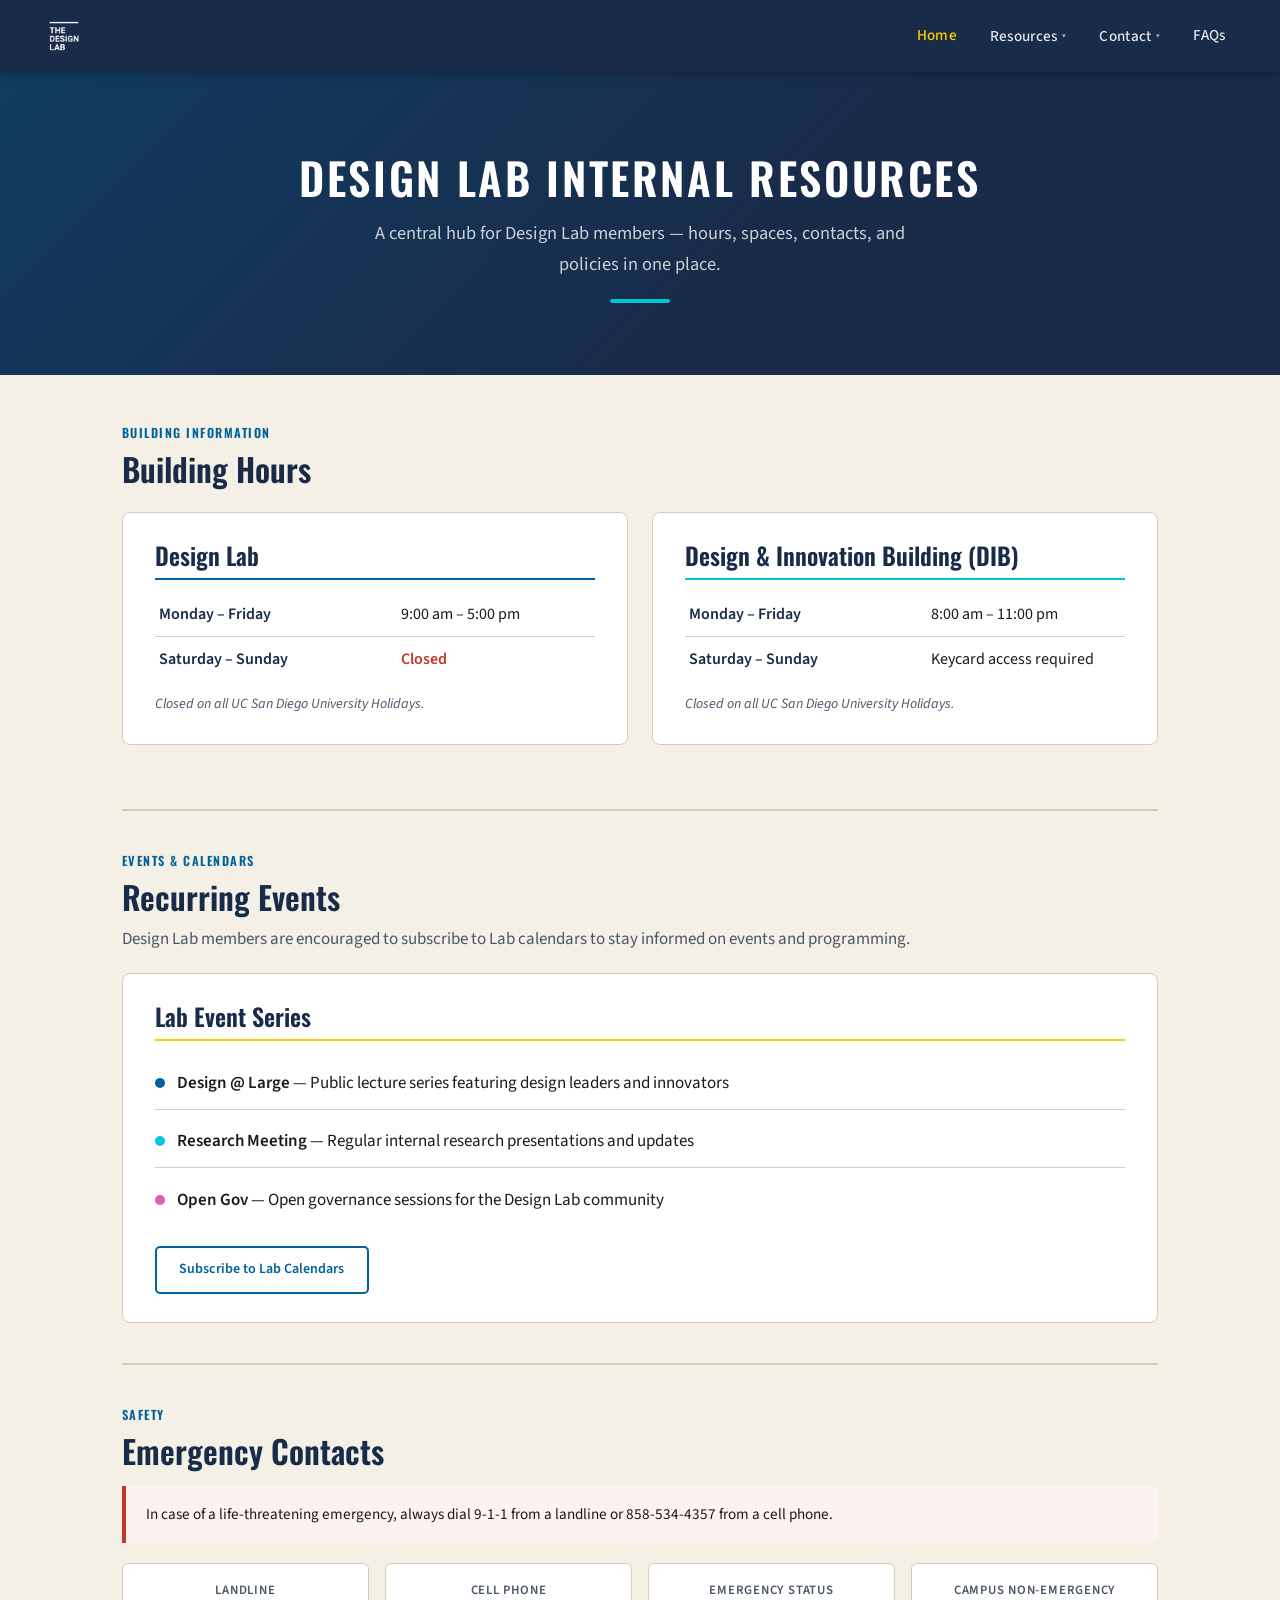
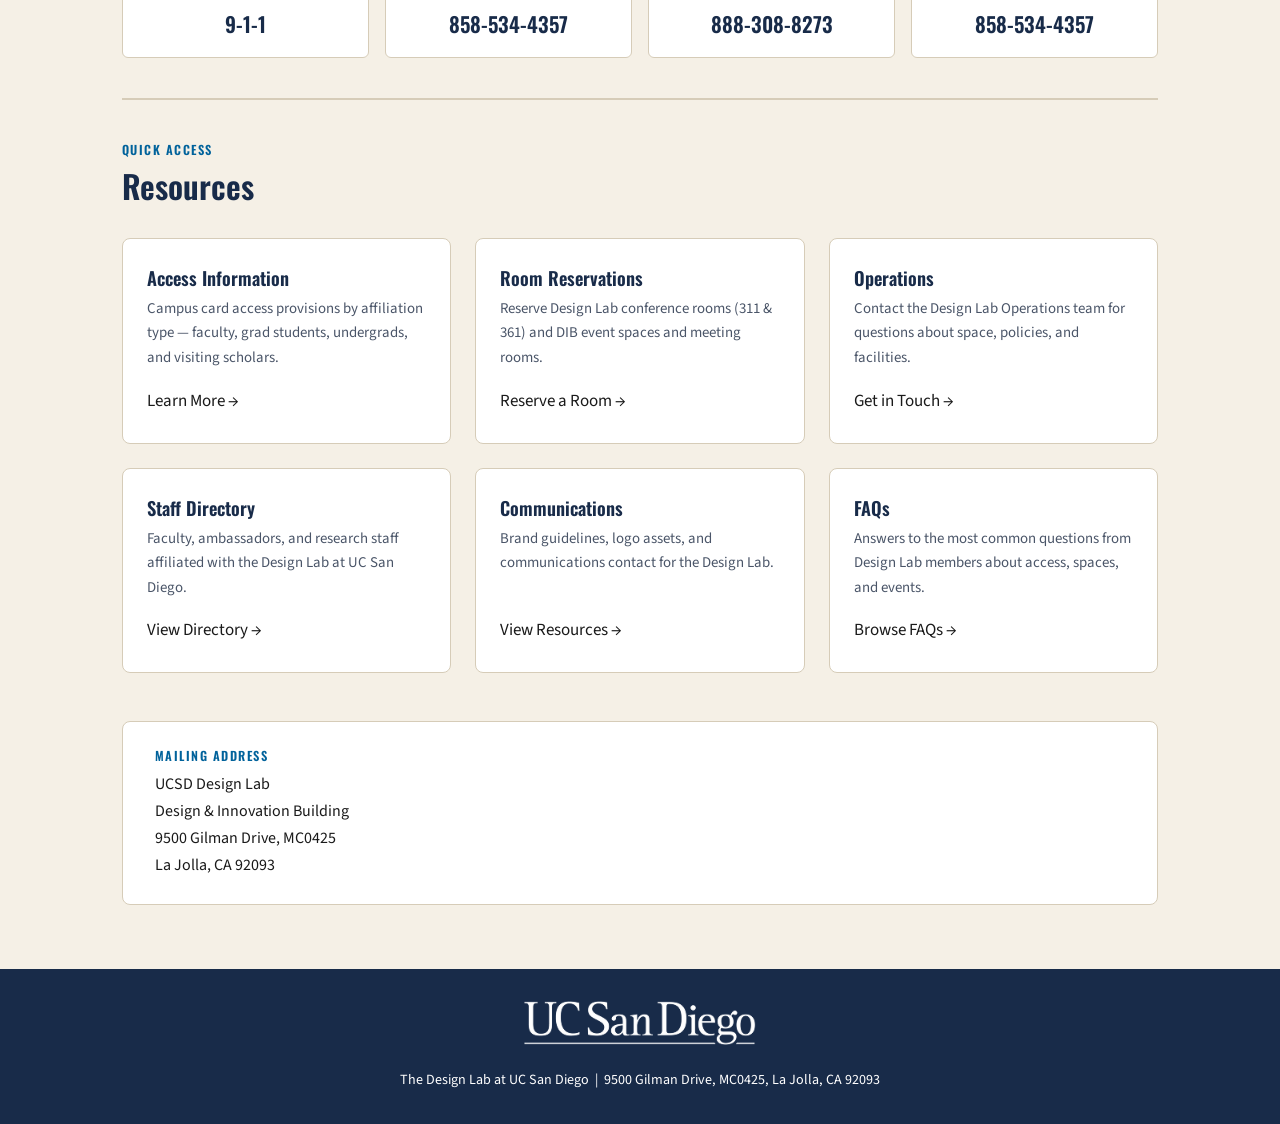
==== index.html @ eacf84cb "Footer: white address text, remove email, full-opacity logo" ====
<!DOCTYPE html>
<html lang="en">
<head>
  <meta charset="UTF-8" />
  <meta name="viewport" content="width=device-width, initial-scale=1.0" />
  <title>Design Lab Internal Resources</title>
  <link rel="stylesheet" href="assets/css/styles.css" />
  <script src="assets/js/gate.js"></script>
</head>
<body>

  <!-- ── Navbar ── -->
  <nav class="navbar">
    <a class="nav-logo" href="index.html"><img src="assets/images/logo-mark.png" alt="The Design Lab" />
    </a>
    <ul class="nav-links">
      <li><a href="index.html" class="active">Home</a></li>
      <li>
        <button>Resources</button>
        <div class="dropdown-menu">
          <a href="resources/operations.html">Operations</a>
          <a href="resources/communications.html">Communications</a>
          <a href="resources/access-information.html">Access Information</a>
          <a href="resources/room-reservations.html">Room Reservations</a>
          <a href="resources/it-resources.html">IT Resources</a>
        </div>
      </li>
      <li>
        <button>Contact</button>
        <div class="dropdown-menu">
          <a href="contact/staff-directory.html">Staff Directory</a>
          <a href="contact/design-lab.html">Design Lab</a>
          <a href="contact/dib.html">DIB</a>
        </div>
      </li>
      <li><a href="faq.html">FAQs</a></li>
    </ul>
  </nav>

  <!-- ── Hero ── -->
  <section class="home-hero">
    <h1>Design Lab Internal Resources</h1>
    <p>A central hub for Design Lab members — hours, spaces, contacts, and policies in one place.</p>
    <span class="accent-bar"></span>
  </section>

  <!-- ── Main Content ── -->
  <main class="main-content wide">

    <!-- Building Hours -->
    <section style="margin-bottom: 2.5rem;">
      <p class="section-label">Building Information</p>
      <h2 style="margin-bottom: 1.5rem;">Building Hours</h2>

      <div class="two-col">
        <div class="info-block">
          <h3 class="accent-blue">Design Lab</h3>
          <table class="hours-table">
            <tr><td>Monday – Friday</td><td>9:00 am – 5:00 pm</td></tr>
            <tr><td>Saturday – Sunday</td><td class="closed">Closed</td></tr>
          </table>
          <p class="hours-note">Closed on all UC San Diego University Holidays.</p>
        </div>

        <div class="info-block">
          <h3 class="accent-cyan">Design &amp; Innovation Building (DIB)</h3>
          <table class="hours-table">
            <tr><td>Monday – Friday</td><td>8:00 am – 11:00 pm</td></tr>
            <tr><td>Saturday – Sunday</td><td>Keycard access required</td></tr>
          </table>
          <p class="hours-note">Closed on all UC San Diego University Holidays.</p>
        </div>
      </div>
    </section>

    <hr class="section-divider" />

    <!-- Recurring Events -->
    <section style="margin-bottom: 2.5rem;">
      <p class="section-label">Events &amp; Calendars</p>
      <h2 style="margin-bottom: 0.5rem;">Recurring Events</h2>
      <p style="color: var(--text-light); margin-bottom: 1.25rem;">Design Lab members are encouraged to subscribe to Lab calendars to stay informed on events and programming.</p>

      <div class="info-block">
        <h3 class="accent-yellow" style="margin-bottom: 1rem;">Lab Event Series</h3>
        <ul class="calendar-list">
          <li>
            <span class="cal-dot" style="background: var(--ucsd-blue);"></span>
            <span><strong>Design @ Large</strong> — Public lecture series featuring design leaders and innovators</span>
          </li>
          <li>
            <span class="cal-dot" style="background: var(--cyan);"></span>
            <span><strong>Research Meeting</strong> — Regular internal research presentations and updates</span>
          </li>
          <li>
            <span class="cal-dot" style="background: var(--magenta);"></span>
            <span><strong>Open Gov</strong> — Open governance sessions for the Design Lab community</span>
          </li>
        </ul>
        <div style="margin-top: 1.25rem;">
          <a href="#" class="btn btn-outline" style="font-size: 0.88rem;">Subscribe to Lab Calendars</a>
        </div>
      </div>
    </section>

    <hr class="section-divider" />

    <!-- Emergency Contacts -->
    <section style="margin-bottom: 2.5rem;">
      <p class="section-label">Safety</p>
      <h2 style="margin-bottom: 0.5rem;">Emergency Contacts</h2>
      <div class="notice notice-red" style="margin: 1rem 0 1.25rem;">
        In case of a life-threatening emergency, always dial 9-1-1 from a landline or 858-534-4357 from a cell phone.
      </div>

      <div class="emergency-grid">
        <div class="emergency-item">
          <div class="label">Landline</div>
          <div class="number">9-1-1</div>
        </div>
        <div class="emergency-item">
          <div class="label">Cell Phone</div>
          <div class="number">858-534-4357</div>
        </div>
        <div class="emergency-item">
          <div class="label">Emergency Status</div>
          <div class="number">888-308-8273</div>
        </div>
        <div class="emergency-item">
          <div class="label">Campus Non-Emergency</div>
          <div class="number">858-534-4357</div>
        </div>
      </div>
    </section>

    <hr class="section-divider" />

    <!-- Quick Links -->
    <section>
      <p class="section-label">Quick Access</p>
      <h2 style="margin-bottom: 1.5rem;">Resources</h2>
      <div class="card-grid">
        <a href="resources/access-information.html" class="card" style="text-decoration: none; color: inherit;">
          <h3>Access Information</h3>
          <p>Campus card access provisions by affiliation type — faculty, grad students, undergrads, and visiting scholars.</p>
          <span class="card-link">Learn More →</span>
        </a>
        <a href="resources/room-reservations.html" class="card" style="text-decoration: none; color: inherit;">
          <h3>Room Reservations</h3>
          <p>Reserve Design Lab conference rooms (311 &amp; 361) and DIB event spaces and meeting rooms.</p>
          <span class="card-link">Reserve a Room →</span>
        </a>
        <a href="resources/operations.html" class="card" style="text-decoration: none; color: inherit;">
          <h3>Operations</h3>
          <p>Contact the Design Lab Operations team for questions about space, policies, and facilities.</p>
          <span class="card-link">Get in Touch →</span>
        </a>
        <a href="contact/staff-directory.html" class="card" style="text-decoration: none; color: inherit;">
          <h3>Staff Directory</h3>
          <p>Faculty, ambassadors, and research staff affiliated with the Design Lab at UC San Diego.</p>
          <span class="card-link">View Directory →</span>
        </a>
        <a href="resources/communications.html" class="card" style="text-decoration: none; color: inherit;">
          <h3>Communications</h3>
          <p>Brand guidelines, logo assets, and communications contact for the Design Lab.</p>
          <span class="card-link">View Resources →</span>
        </a>
        <a href="faq.html" class="card" style="text-decoration: none; color: inherit;">
          <h3>FAQs</h3>
          <p>Answers to the most common questions from Design Lab members about access, spaces, and events.</p>
          <span class="card-link">Browse FAQs →</span>
        </a>
      </div>
    </section>

    <!-- Mailing Address -->
    <div style="margin-top: 3rem; padding: 1.5rem 2rem; background: var(--white); border-radius: 8px; border: 1px solid var(--border); display: flex; align-items: flex-start; gap: 1.5rem; flex-wrap: wrap;">
      <div>
        <p class="section-label" style="margin-bottom: 0.25rem;">Mailing Address</p>
        <p style="margin: 0; font-size: 1rem; line-height: 1.7;">
          UCSD Design Lab<br />
          Design &amp; Innovation Building<br />
          9500 Gilman Drive, MC0425<br />
          La Jolla, CA 92093
        </p>
      </div>
    </div>

  </main>

  <!-- ── Footer ── -->
  <footer class="site-footer">
    <img src="assets/images/logo-wordmark.png" alt="The Design Lab" class="footer-logo" />
    <p style="color:#fff;">The Design Lab at UC San Diego &nbsp;|&nbsp; 9500 Gilman Drive, MC0425, La Jolla, CA 92093</p>
      </footer>

  <script>
    // Simple FAQ / dropdown keyboard accessibility
    document.querySelectorAll('.faq-question').forEach(btn => {
      btn.addEventListener('click', () => {
        btn.closest('.faq-item').classList.toggle('open');
      });
    });
  </script>
</body>
</html>
---- assets/css/styles.css ----
/* ================================================
   DESIGN LAB INTERNAL RESOURCES — GLOBAL STYLES
   Brand: Oswald (headings) + Source Sans 3 (body)
   ================================================ */

@import url('https://fonts.googleapis.com/css2?family=Oswald:wght@400;500;600;700&family=Source+Sans+3:wght@300;400;500;600;700&display=swap');

/* ── Reset & Base ──────────────────────────────── */
*, *::before, *::after { box-sizing: border-box; margin: 0; padding: 0; }

:root {
  --navy:       #182B49;
  --ucsd-blue:  #00629B;
  --cyan:       #00C6D7;
  --magenta:    #D462AD;
  --yellow:     #FFCD00;
  --bg:         #F5F0E6;
  --white:      #FFFFFF;
  --text:       #1A1A1A;
  --text-light: #4A5568;
  --border:     #D6CCB8;
  --nav-h:      72px;
}

html { scroll-behavior: smooth; }

body {
  font-family: 'Source Sans 3', sans-serif;
  font-size: 17px;
  line-height: 1.65;
  color: var(--text);
  background: var(--bg);
}

/* ── Typography ────────────────────────────────── */
h1, h2, h3, h4, h5 {
  font-family: 'Oswald', sans-serif;
  font-weight: 600;
  line-height: 1.2;
  color: var(--navy);
}

h1 { font-size: clamp(2rem, 4vw, 2.75rem); }
h2 { font-size: clamp(1.5rem, 3vw, 2rem); }
h3 { font-size: clamp(1.2rem, 2.5vw, 1.5rem); }
h4 { font-size: 1.15rem; }

p { margin-bottom: 1rem; color: var(--text); }
p:last-child { margin-bottom: 0; }

a { color: var(--ucsd-blue); text-decoration: none; }
a:hover { text-decoration: underline; }

ul, ol { padding-left: 1.5rem; margin-bottom: 1rem; }
li { margin-bottom: 0.35rem; }

strong { font-weight: 600; }

/* ── Navbar ────────────────────────────────────── */
.navbar {
  position: sticky;
  top: 0;
  z-index: 1000;
  background: var(--navy);
  height: var(--nav-h);
  display: flex;
  align-items: center;
  padding: 0 2.5rem;
  box-shadow: 0 2px 12px rgba(0,0,0,0.25);
}

.nav-logo {
  flex-shrink: 0;
}

.nav-logo img {
  height: 48px;
  width: auto;
  display: block;
}

.nav-links {
  display: flex;
  align-items: center;
  gap: 0.25rem;
  list-style: none;
  padding: 0;
  margin: 0 0 0 auto;
}

.nav-links > li {
  position: relative;
  margin-bottom: 0;
}

.nav-links > li > a,
.nav-links > li > button {
  display: flex;
  align-items: center;
  gap: 0.3rem;
  padding: 0.5rem 0.9rem;
  color: rgba(255,255,255,0.88);
  font-family: 'Source Sans 3', sans-serif;
  font-size: 0.95rem;
  font-weight: 500;
  letter-spacing: 0.02em;
  border-radius: 4px;
  border: none;
  background: none;
  cursor: pointer;
  white-space: nowrap;
  transition: color 0.15s, background 0.15s;
}

.nav-links > li > a:hover,
.nav-links > li > button:hover,
.nav-links > li.active > a,
.nav-links > li.active > button {
  color: var(--white);
  background: rgba(255,255,255,0.12);
  text-decoration: none;
}

.nav-links > li > a.active {
  color: var(--yellow);
}

/* dropdown caret */
.nav-links > li > button::after {
  content: '▾';
  font-size: 0.75rem;
  opacity: 0.7;
}

/* dropdown menu */
.dropdown-menu {
  display: none;
  position: absolute;
  top: calc(100% + 6px);
  left: 0;
  min-width: 210px;
  background: var(--white);
  border-radius: 6px;
  box-shadow: 0 8px 24px rgba(0,0,0,0.14);
  overflow: hidden;
  z-index: 999;
}

.nav-links > li:hover .dropdown-menu,
.nav-links > li:focus-within .dropdown-menu {
  display: block;
}

.dropdown-menu a {
  display: block;
  padding: 0.65rem 1.1rem;
  font-size: 0.9rem;
  color: var(--navy);
  font-weight: 500;
  border-left: 3px solid transparent;
  transition: background 0.12s, border-color 0.12s;
}

.dropdown-menu a:hover {
  background: var(--bg);
  border-left-color: var(--ucsd-blue);
  text-decoration: none;
}

/* ── Page Hero ─────────────────────────────────── */
.page-hero {
  background: var(--navy);
  padding: 3.5rem 2.5rem;
  text-align: center;
}

.page-hero h1 {
  color: var(--white);
  letter-spacing: 0.04em;
  text-transform: uppercase;
}

.page-hero p {
  color: rgba(255,255,255,0.8);
  font-size: 1.1rem;
  max-width: 640px;
  margin: 0.75rem auto 0;
}

.page-hero .hero-accent {
  display: block;
  width: 52px;
  height: 4px;
  background: var(--cyan);
  margin: 1rem auto 0;
  border-radius: 2px;
}

/* ── Home Hero ─────────────────────────────────── */
.home-hero {
  background: var(--navy);
  padding: 5rem 2.5rem 4.5rem;
  text-align: center;
  position: relative;
  overflow: hidden;
}

.home-hero::before {
  content: '';
  position: absolute;
  inset: 0;
  background: linear-gradient(135deg, rgba(0,98,155,0.3) 0%, transparent 60%);
  pointer-events: none;
}

.home-hero h1 {
  color: var(--white);
  letter-spacing: 0.06em;
  text-transform: uppercase;
  position: relative;
}

.home-hero p {
  color: rgba(255,255,255,0.78);
  font-size: 1.15rem;
  max-width: 560px;
  margin: 0.85rem auto 0;
  position: relative;
}

.home-hero .accent-bar {
  display: block;
  width: 60px;
  height: 4px;
  background: var(--cyan);
  margin: 1.25rem auto 0;
  border-radius: 2px;
}

/* ── Main Content ──────────────────────────────── */
.main-content {
  max-width: 960px;
  margin: 0 auto;
  padding: 3rem 2rem 4rem;
}

.main-content.wide {
  max-width: 1100px;
}

/* ── Section Headers ───────────────────────────── */
.section-label {
  font-family: 'Oswald', sans-serif;
  font-size: 0.78rem;
  font-weight: 600;
  letter-spacing: 0.12em;
  text-transform: uppercase;
  color: var(--ucsd-blue);
  margin-bottom: 0.4rem;
}

.section-divider {
  border: none;
  border-top: 2px solid var(--border);
  margin: 2.5rem 0;
}

/* ── Cards ─────────────────────────────────────── */
.card-grid {
  display: grid;
  grid-template-columns: repeat(auto-fill, minmax(260px, 1fr));
  gap: 1.5rem;
  margin-top: 2rem;
}

.card {
  background: var(--white);
  border-radius: 8px;
  border: 1px solid var(--border);
  padding: 1.75rem 1.5rem;
  transition: box-shadow 0.2s, transform 0.15s;
  display: flex;
  flex-direction: column;
}

.card:hover {
  box-shadow: 0 6px 20px rgba(0,0,0,0.09);
  transform: translateY(-2px);
}

.card-icon {
  width: 44px;
  height: 44px;
  border-radius: 50%;
  background: var(--navy);
  display: flex;
  align-items: center;
  justify-content: center;
  margin-bottom: 1rem;
  font-size: 1.2rem;
  flex-shrink: 0;
}

.card h3 {
  font-size: 1.15rem;
  margin-bottom: 0.5rem;
}

.card p {
  font-size: 0.93rem;
  color: var(--text-light);
  flex: 1;
}

.card a.card-link {
  display: inline-flex;
  align-items: center;
  gap: 0.3rem;
  margin-top: 1.1rem;
  font-size: 0.88rem;
  font-weight: 600;
  color: var(--ucsd-blue);
  text-transform: uppercase;
  letter-spacing: 0.04em;
}

.card a.card-link:hover { text-decoration: underline; }

/* ── Info Blocks ───────────────────────────────── */
.info-block {
  background: var(--white);
  border-radius: 8px;
  border: 1px solid var(--border);
  padding: 1.75rem 2rem;
  margin-bottom: 1.5rem;
}

.info-block h3 {
  margin-bottom: 0.75rem;
  padding-bottom: 0.5rem;
  border-bottom: 2px solid var(--border);
}

.info-block h3.accent-cyan { border-bottom-color: var(--cyan); }
.info-block h3.accent-blue { border-bottom-color: var(--ucsd-blue); }
.info-block h3.accent-yellow { border-bottom-color: var(--yellow); }
.info-block h3.accent-magenta { border-bottom-color: var(--magenta); }

/* ── Two-column Layout ─────────────────────────── */
.two-col {
  display: grid;
  grid-template-columns: 1fr 1fr;
  gap: 1.5rem;
}

@media (max-width: 680px) {
  .two-col { grid-template-columns: 1fr; }
}

/* ── Hours Table ───────────────────────────────── */
.hours-table {
  width: 100%;
  border-collapse: collapse;
  font-size: 1rem;
}

.hours-table td {
  padding: 0.55rem 0.25rem;
  border-bottom: 1px solid var(--border);
}

.hours-table td:first-child {
  font-weight: 600;
  color: var(--navy);
  width: 55%;
}

.hours-table td.closed {
  color: #c0392b;
  font-weight: 600;
}

.hours-table tr:last-child td { border-bottom: none; }

.hours-note {
  font-size: 0.88rem;
  color: var(--text-light);
  margin-top: 0.75rem;
  font-style: italic;
}

/* ── Buttons ───────────────────────────────────── */
.btn {
  display: inline-flex;
  align-items: center;
  gap: 0.4rem;
  padding: 0.65rem 1.4rem;
  border-radius: 5px;
  font-family: 'Source Sans 3', sans-serif;
  font-size: 0.95rem;
  font-weight: 600;
  cursor: pointer;
  border: none;
  transition: background 0.15s, transform 0.1s;
  text-decoration: none;
}

.btn:hover { transform: translateY(-1px); text-decoration: none; }

.btn-primary {
  background: var(--ucsd-blue);
  color: var(--white);
}
.btn-primary:hover { background: #0056a0; color: var(--white); }

.btn-navy {
  background: var(--navy);
  color: var(--white);
}
.btn-navy:hover { background: #1a3158; color: var(--white); }

.btn-outline {
  background: transparent;
  color: var(--ucsd-blue);
  border: 2px solid var(--ucsd-blue);
}
.btn-outline:hover { background: var(--ucsd-blue); color: var(--white); }

/* ── Alert / Notice ────────────────────────────── */
.notice {
  background: #EBF5FB;
  border-left: 4px solid var(--ucsd-blue);
  border-radius: 0 6px 6px 0;
  padding: 1rem 1.25rem;
  margin-bottom: 1.5rem;
  font-size: 0.95rem;
}

.notice.notice-yellow {
  background: #FFFBEA;
  border-left-color: var(--yellow);
}

.notice.notice-red {
  background: #FDF2F2;
  border-left-color: #c0392b;
}

/* ── Emergency Contact Grid ────────────────────── */
.emergency-grid {
  display: grid;
  grid-template-columns: repeat(auto-fill, minmax(200px, 1fr));
  gap: 1rem;
  margin-top: 1rem;
}

.emergency-item {
  background: var(--white);
  border: 1px solid var(--border);
  border-radius: 6px;
  padding: 1rem 1.1rem;
  text-align: center;
}

.emergency-item .label {
  font-size: 0.8rem;
  font-weight: 600;
  letter-spacing: 0.06em;
  text-transform: uppercase;
  color: var(--text-light);
  margin-bottom: 0.35rem;
}

.emergency-item .number {
  font-family: 'Oswald', sans-serif;
  font-size: 1.3rem;
  font-weight: 600;
  color: var(--navy);
}

/* ── Access Provisions ─────────────────────────── */
.provision-group {
  margin-bottom: 1.5rem;
  padding: 1.25rem 1.5rem;
  background: var(--white);
  border-radius: 8px;
  border: 1px solid var(--border);
  border-left: 4px solid var(--ucsd-blue);
}

.provision-group h4 {
  color: var(--navy);
  margin-bottom: 0.6rem;
  font-size: 1.05rem;
}

.provision-group ul { margin-bottom: 0; }
.provision-group li { font-size: 0.95rem; }

/* ── FAQ Accordion ─────────────────────────────── */
.faq-item {
  background: var(--white);
  border: 1px solid var(--border);
  border-radius: 8px;
  margin-bottom: 0.85rem;
  overflow: hidden;
}

.faq-question {
  width: 100%;
  text-align: left;
  display: flex;
  justify-content: space-between;
  align-items: center;
  padding: 1.1rem 1.4rem;
  background: none;
  border: none;
  cursor: pointer;
  font-family: 'Source Sans 3', sans-serif;
  font-size: 1rem;
  font-weight: 600;
  color: var(--navy);
  transition: background 0.12s;
  gap: 1rem;
}

.faq-question:hover { background: var(--bg); }

.faq-question .faq-icon {
  font-size: 1.2rem;
  flex-shrink: 0;
  color: var(--ucsd-blue);
  transition: transform 0.2s;
}

.faq-answer {
  display: none;
  padding: 0 1.4rem 1.1rem;
  font-size: 0.97rem;
  color: var(--text-light);
  border-top: 1px solid var(--border);
  padding-top: 1rem;
}

.faq-item.open .faq-answer { display: block; }
.faq-item.open .faq-icon { transform: rotate(45deg); }

/* ── Calendar Subscribe ────────────────────────── */
.calendar-list {
  list-style: none;
  padding: 0;
}

.calendar-list li {
  display: flex;
  align-items: center;
  gap: 0.75rem;
  padding: 0.75rem 0;
  border-bottom: 1px solid var(--border);
}

.calendar-list li:last-child { border-bottom: none; }

.cal-dot {
  width: 10px;
  height: 10px;
  border-radius: 50%;
  flex-shrink: 0;
}

/* ── Staff Directory ───────────────────────────── */
.staff-grid {
  display: grid;
  grid-template-columns: repeat(auto-fill, minmax(200px, 1fr));
  gap: 1.5rem;
  margin-top: 1.5rem;
}

.staff-card {
  background: var(--white);
  border: 1px solid var(--border);
  border-radius: 8px;
  overflow: hidden;
  text-align: center;
}

.staff-card .staff-photo {
  width: 100%;
  aspect-ratio: 1;
  object-fit: cover;
  background: #ddd;
  display: block;
}

.staff-photo-placeholder {
  width: 100%;
  aspect-ratio: 1;
  background: var(--navy);
  display: flex;
  align-items: center;
  justify-content: center;
  font-family: 'Oswald', sans-serif;
  font-size: 2rem;
  color: rgba(255,255,255,0.5);
}

.staff-card .staff-info {
  padding: 1rem;
}

.staff-card .staff-name {
  font-family: 'Oswald', sans-serif;
  font-size: 1rem;
  font-weight: 600;
  color: var(--navy);
  margin-bottom: 0.2rem;
}

.staff-card .staff-role {
  font-size: 0.82rem;
  color: var(--text-light);
  font-weight: 500;
}

.staff-card .staff-email {
  font-size: 0.8rem;
  color: var(--ucsd-blue);
  margin-top: 0.4rem;
  word-break: break-all;
}

/* ── Contact Info ──────────────────────────────── */
.contact-row {
  display: flex;
  align-items: flex-start;
  gap: 0.75rem;
  padding: 0.75rem 0;
  border-bottom: 1px solid var(--border);
  font-size: 0.97rem;
}

.contact-row:last-child { border-bottom: none; }

.contact-row .contact-label {
  font-weight: 600;
  color: var(--navy);
  min-width: 120px;
  flex-shrink: 0;
}

/* ── Breadcrumb ────────────────────────────────── */
.breadcrumb {
  font-size: 0.85rem;
  color: var(--text-light);
  padding: 0.75rem 2.5rem;
  background: var(--white);
  border-bottom: 1px solid var(--border);
}

.breadcrumb a { color: var(--ucsd-blue); }
.breadcrumb span { margin: 0 0.4rem; }

/* ── Footer ────────────────────────────────────── */
.site-footer {
  background: var(--navy);
  color: rgba(255,255,255,0.7);
  text-align: center;
  padding: 2rem 2rem;
  font-size: 0.88rem;
  margin-top: auto;
}

.site-footer a { color: rgba(255,255,255,0.85); }
.site-footer a:hover { color: var(--white); }

.site-footer .footer-logo {
  height: 44px;
  margin-bottom: 1rem;
  opacity: 1;
}

/* ── Responsive ────────────────────────────────── */
@media (max-width: 768px) {
  .navbar { padding: 0 1.25rem; }
  .nav-logo img { height: 32px; }
  .main-content { padding: 2rem 1.25rem 3rem; }
  .page-hero, .home-hero { padding: 2.5rem 1.25rem; }
  .card-grid { grid-template-columns: 1fr; }
  .emergency-grid { grid-template-columns: 1fr 1fr; }
  .staff-grid { grid-template-columns: repeat(2, 1fr); }
  .breadcrumb { padding: 0.6rem 1.25rem; }
}

@media (max-width: 480px) {
  .emergency-grid { grid-template-columns: 1fr; }
  .staff-grid { grid-template-columns: 1fr 1fr; }
}
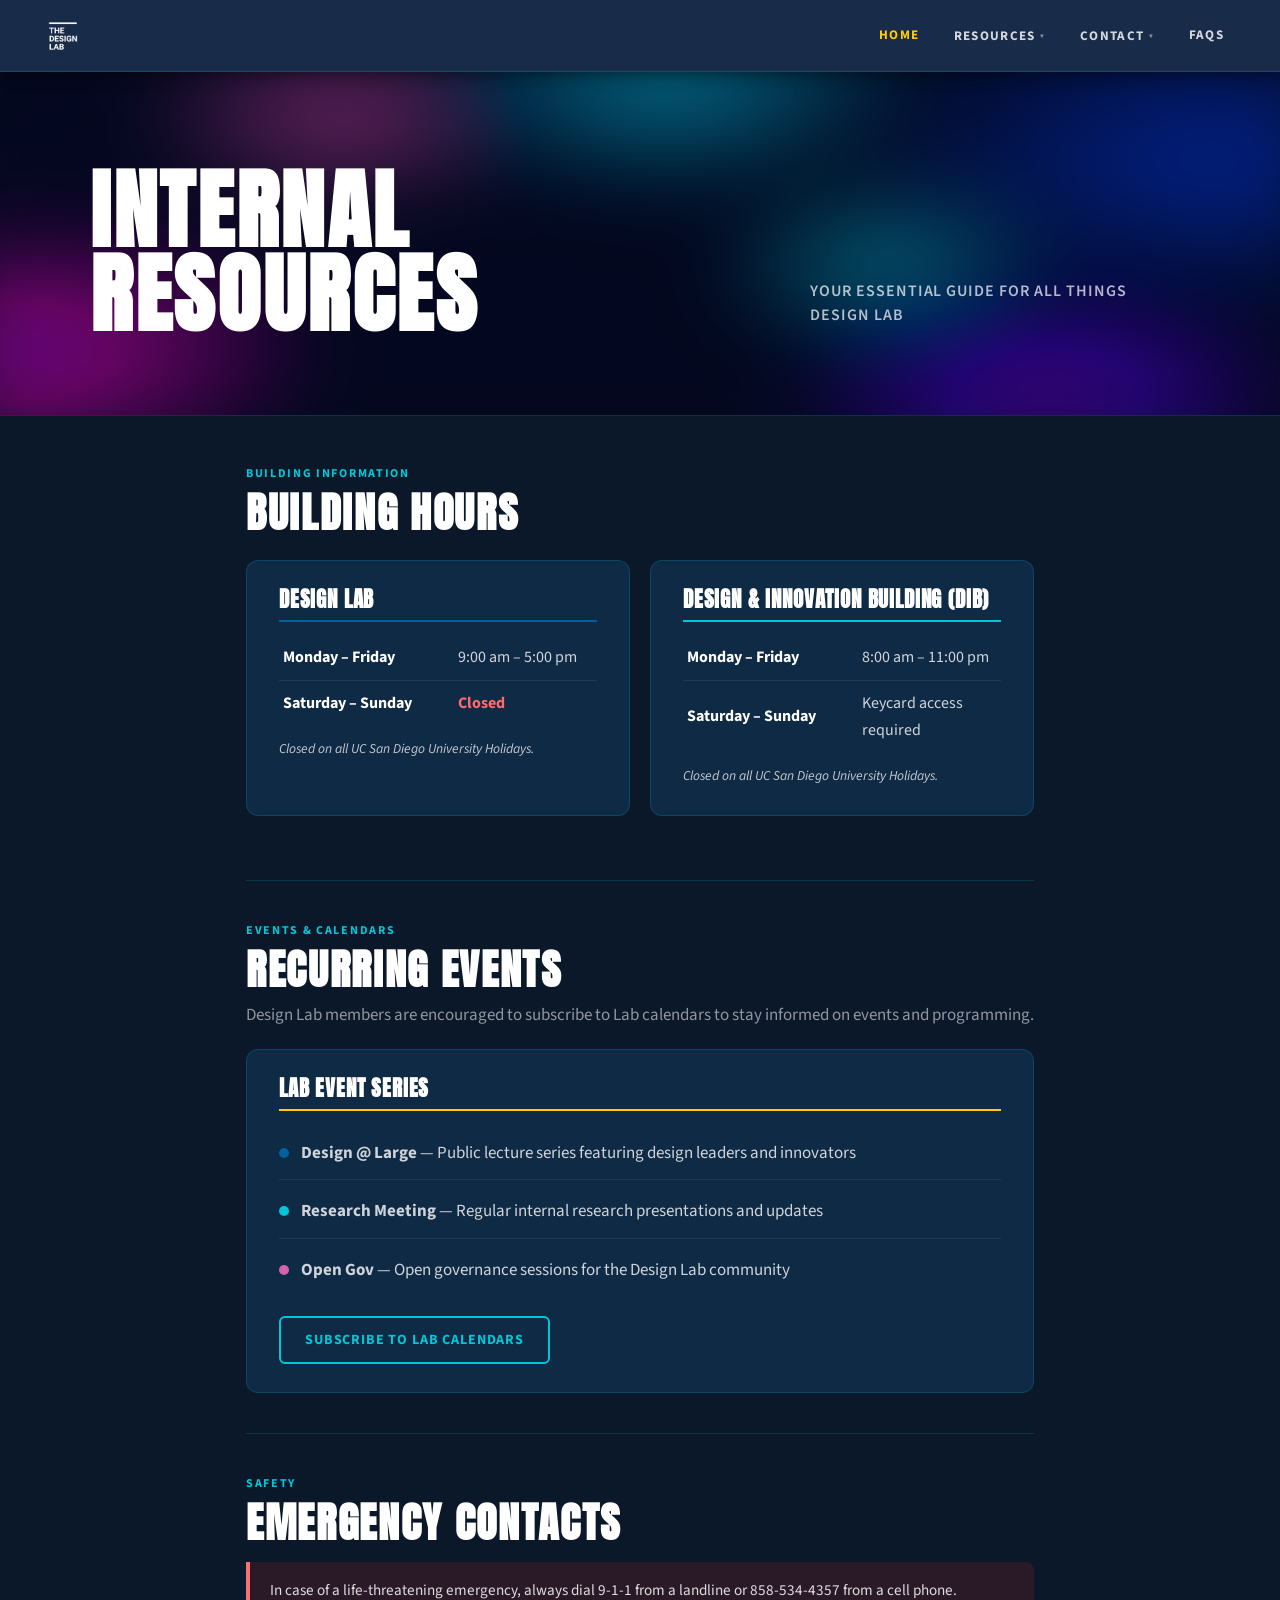
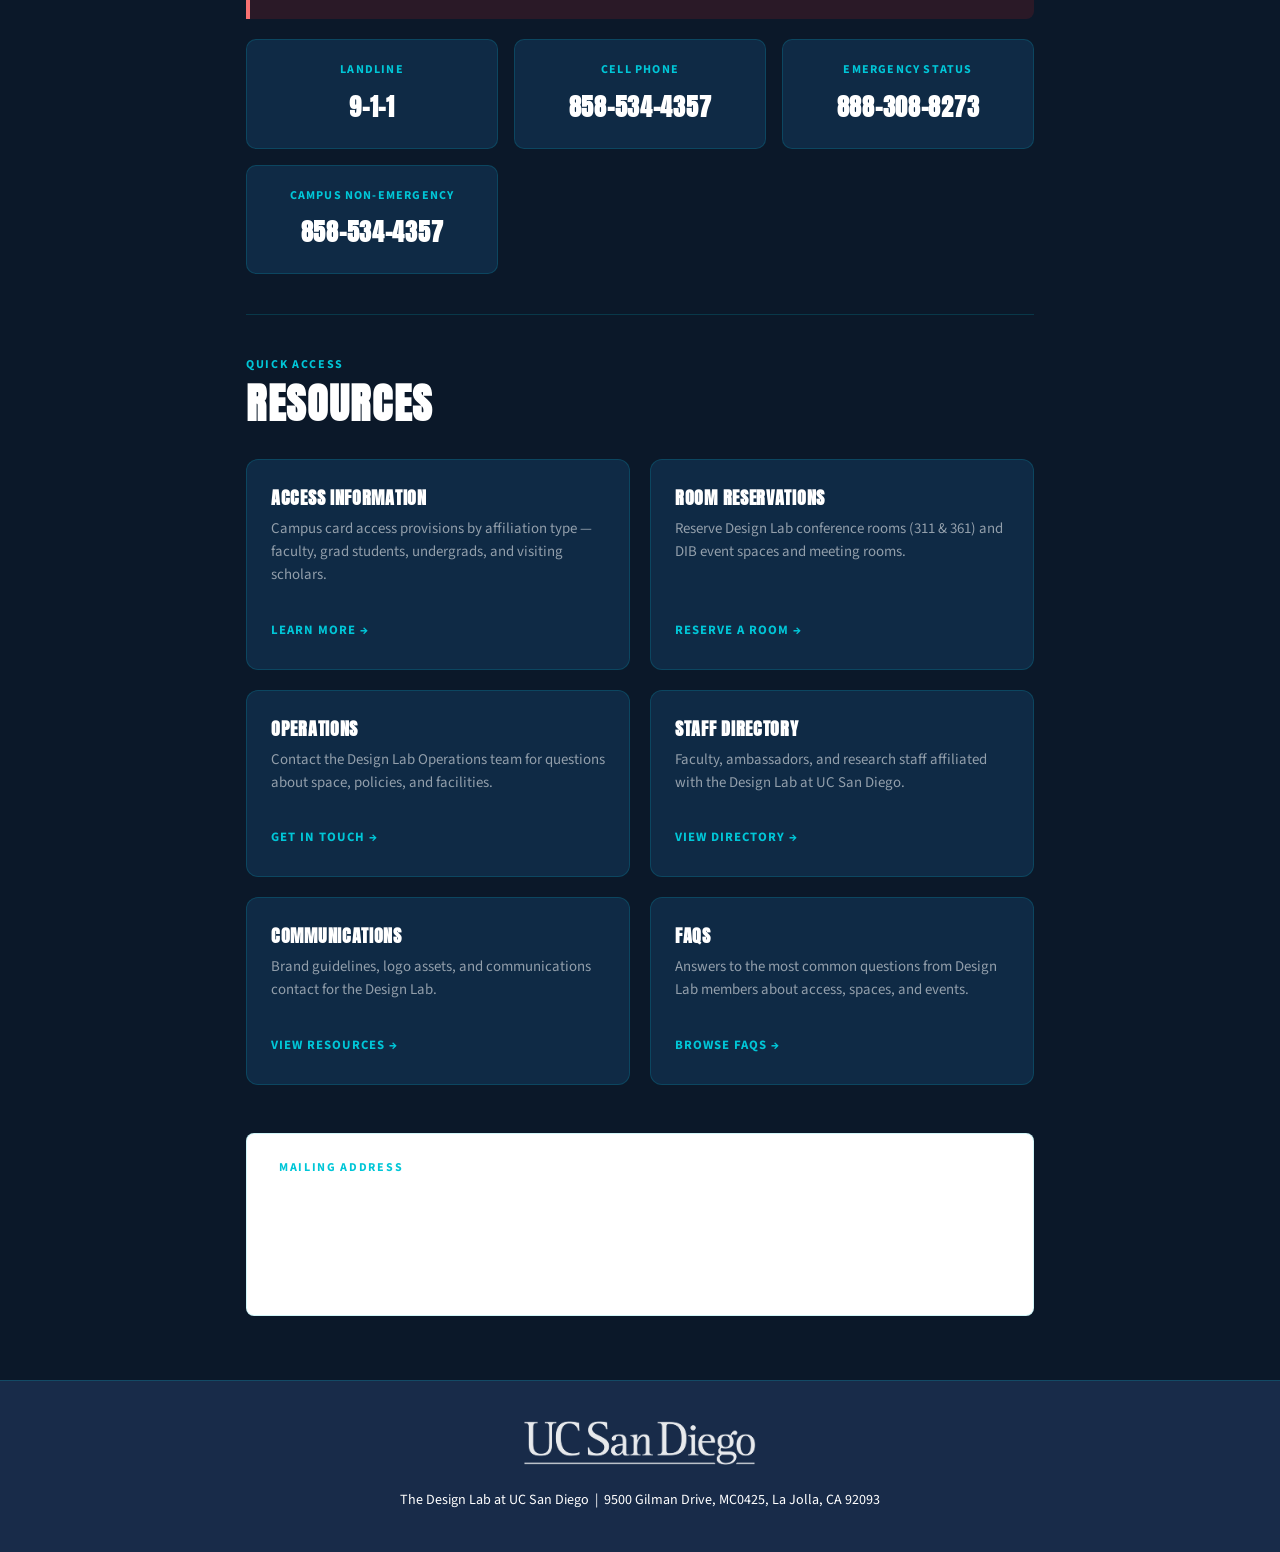
==== commit 625d2900: "Redesign: dark theme, Refrigerator Deluxe / Source Sans Pro, brand colors - Dark navy body (#0B1829)" ====
--- a/index.html
+++ b/index.html
@@ -39,9 +39,14 @@
 
   <!-- ── Hero ── -->
   <section class="home-hero">
-    <h1>Design Lab Internal Resources</h1>
-    <p>A central hub for Design Lab members — hours, spaces, contacts, and policies in one place.</p>
-    <span class="accent-bar"></span>
+    <div class="home-hero-inner">
+      <div class="home-hero-left">
+        <h1>Internal<br />Resources</h1>
+      </div>
+      <div class="home-hero-right">
+        <p>Your Essential Guide for All Things Design Lab</p>
+      </div>
+    </div>
   </section>
 
   <!-- ── Main Content ── -->
--- a/assets/css/styles.css
+++ b/assets/css/styles.css
@@ -1,60 +1,86 @@
 /* ================================================
    DESIGN LAB INTERNAL RESOURCES — GLOBAL STYLES
-   Brand: Oswald (headings) + Source Sans 3 (body)
+   Brand: Refrigerator Deluxe (headings) + Source Sans Pro (body)
+   Colors: Navy #182B49 · Blue #00629B · Cyan #00C6D7
+           Magenta #D462AD · Yellow #FFCD00 · (no green)
    ================================================ */
 
-@import url('https://fonts.googleapis.com/css2?family=Oswald:wght@400;500;600;700&family=Source+Sans+3:wght@300;400;500;600;700&display=swap');
+@import url('https://fonts.googleapis.com/css2?family=Source+Sans+Pro:ital,wght@0,300;0,400;0,600;0,700;1,400&family=Anton&display=swap');
+
+/* Refrigerator Deluxe — self-hosted. Place font files in assets/fonts/
+   Falls back to Anton (Google Fonts) which is visually identical. */
+@font-face {
+  font-family: 'Refrigerator Deluxe';
+  src: url('../fonts/RefrigeratorDeluxe-ExtraBold.woff2') format('woff2'),
+       url('../fonts/RefrigeratorDeluxe-ExtraBold.woff') format('woff');
+  font-weight: 800;
+  font-style: normal;
+  font-display: swap;
+}
 
 /* ── Reset & Base ──────────────────────────────── */
 *, *::before, *::after { box-sizing: border-box; margin: 0; padding: 0; }
 
 :root {
-  --navy:       #182B49;
-  --ucsd-blue:  #00629B;
-  --cyan:       #00C6D7;
-  --magenta:    #D462AD;
-  --yellow:     #FFCD00;
-  --bg:         #F5F0E6;
-  --white:      #FFFFFF;
-  --text:       #1A1A1A;
-  --text-light: #4A5568;
-  --border:     #D6CCB8;
-  --nav-h:      72px;
+  --navy:        #182B49;
+  --ucsd-blue:   #00629B;
+  --cyan:        #00C6D7;
+  --magenta:     #D462AD;
+  --yellow:      #FFCD00;
+  --sand:        #F5F0E6;
+  --white:       #FFFFFF;
+
+  /* Dark-mode body palette */
+  --bg:          #0B1829;
+  --bg-card:     #0F2A45;
+  --bg-card-alt: #132F4E;
+  --border:      rgba(0, 198, 215, 0.18);
+  --text:        rgba(255,255,255,0.92);
+  --text-light:  rgba(255,255,255,0.55);
+
+  --nav-h: 72px;
+  --display-font: 'Refrigerator Deluxe', 'Anton', Impact, sans-serif;
+  --body-font:    'Source Sans Pro', 'Source Sans 3', sans-serif;
 }
 
 html { scroll-behavior: smooth; }
 
 body {
-  font-family: 'Source Sans 3', sans-serif;
+  font-family: var(--body-font);
   font-size: 17px;
   line-height: 1.65;
   color: var(--text);
   background: var(--bg);
+  min-height: 100vh;
+  display: flex;
+  flex-direction: column;
 }
 
 /* ── Typography ────────────────────────────────── */
 h1, h2, h3, h4, h5 {
-  font-family: 'Oswald', sans-serif;
-  font-weight: 600;
-  line-height: 1.2;
-  color: var(--navy);
-}
-
-h1 { font-size: clamp(2rem, 4vw, 2.75rem); }
-h2 { font-size: clamp(1.5rem, 3vw, 2rem); }
-h3 { font-size: clamp(1.2rem, 2.5vw, 1.5rem); }
+  font-family: var(--display-font);
+  font-weight: 800;
+  line-height: 1.1;
+  color: var(--white);
+  text-transform: uppercase;
+  letter-spacing: 0.04em;
+}
+
+h1 { font-size: clamp(2.4rem, 5vw, 3.6rem); }
+h2 { font-size: clamp(1.8rem, 3.5vw, 2.6rem); }
+h3 { font-size: clamp(1.2rem, 2.5vw, 1.6rem); }
 h4 { font-size: 1.15rem; }
 
 p { margin-bottom: 1rem; color: var(--text); }
 p:last-child { margin-bottom: 0; }
 
-a { color: var(--ucsd-blue); text-decoration: none; }
-a:hover { text-decoration: underline; }
+a { color: var(--cyan); text-decoration: none; }
+a:hover { text-decoration: underline; color: var(--white); }
 
 ul, ol { padding-left: 1.5rem; margin-bottom: 1rem; }
 li { margin-bottom: 0.35rem; }
 
-strong { font-weight: 600; }
+strong { font-weight: 700; }
 
 /* ── Navbar ────────────────────────────────────── */
 .navbar {
@@ -65,8 +91,10 @@
   height: var(--nav-h);
   display: flex;
   align-items: center;
+  justify-content: space-between;
   padding: 0 2.5rem;
-  box-shadow: 0 2px 12px rgba(0,0,0,0.25);
+  box-shadow: 0 2px 16px rgba(0,0,0,0.45);
+  border-bottom: 1px solid rgba(0,198,215,0.2);
 }
 
 .nav-logo {
@@ -74,7 +102,7 @@
 }
 
 .nav-logo img {
-  height: 48px;
+  height: 46px;
   width: auto;
   display: block;
 }
@@ -82,10 +110,10 @@
 .nav-links {
   display: flex;
   align-items: center;
-  gap: 0.25rem;
+  gap: 0.15rem;
   list-style: none;
   padding: 0;
-  margin: 0 0 0 auto;
+  margin: 0;
 }
 
 .nav-links > li {
@@ -98,12 +126,13 @@
   display: flex;
   align-items: center;
   gap: 0.3rem;
-  padding: 0.5rem 0.9rem;
-  color: rgba(255,255,255,0.88);
-  font-family: 'Source Sans 3', sans-serif;
-  font-size: 0.95rem;
-  font-weight: 500;
-  letter-spacing: 0.02em;
+  padding: 0.5rem 1rem;
+  color: rgba(255,255,255,0.82);
+  font-family: var(--body-font);
+  font-size: 0.82rem;
+  font-weight: 700;
+  letter-spacing: 0.1em;
+  text-transform: uppercase;
   border-radius: 4px;
   border: none;
   background: none;
@@ -116,8 +145,8 @@
 .nav-links > li > button:hover,
 .nav-links > li.active > a,
 .nav-links > li.active > button {
-  color: var(--white);
-  background: rgba(255,255,255,0.12);
+  color: var(--cyan);
+  background: rgba(0,198,215,0.1);
   text-decoration: none;
 }
 
@@ -128,20 +157,21 @@
 /* dropdown caret */
 .nav-links > li > button::after {
   content: '▾';
-  font-size: 0.75rem;
-  opacity: 0.7;
+  font-size: 0.7rem;
+  opacity: 0.6;
 }
 
 /* dropdown menu */
 .dropdown-menu {
   display: none;
   position: absolute;
-  top: calc(100% + 6px);
-  left: 0;
+  top: calc(100% + 8px);
+  right: 0;
   min-width: 210px;
-  background: var(--white);
-  border-radius: 6px;
-  box-shadow: 0 8px 24px rgba(0,0,0,0.14);
+  background: var(--navy);
+  border: 1px solid rgba(0,198,215,0.25);
+  border-radius: 8px;
+  box-shadow: 0 12px 32px rgba(0,0,0,0.5);
   overflow: hidden;
   z-index: 999;
 }
@@ -153,95 +183,169 @@
 
 .dropdown-menu a {
   display: block;
-  padding: 0.65rem 1.1rem;
-  font-size: 0.9rem;
-  color: var(--navy);
-  font-weight: 500;
+  padding: 0.7rem 1.2rem;
+  font-family: var(--body-font);
+  font-size: 0.82rem;
+  font-weight: 700;
+  letter-spacing: 0.08em;
+  text-transform: uppercase;
+  color: rgba(255,255,255,0.75);
   border-left: 3px solid transparent;
-  transition: background 0.12s, border-color 0.12s;
+  transition: background 0.12s, color 0.12s, border-color 0.12s;
 }
 
 .dropdown-menu a:hover {
-  background: var(--bg);
-  border-left-color: var(--ucsd-blue);
+  background: rgba(0,198,215,0.12);
+  border-left-color: var(--cyan);
+  color: var(--white);
   text-decoration: none;
 }
 
-/* ── Page Hero ─────────────────────────────────── */
+/* ── Page Hero (inner pages) ───────────────────── */
 .page-hero {
-  background: var(--navy);
-  padding: 3.5rem 2.5rem;
-  text-align: center;
+  padding: 4rem 2.5rem 3.5rem;
+  text-align: left;
+  position: relative;
+  overflow: hidden;
+  isolation: isolate;
+  border-bottom: 1px solid rgba(0,198,215,0.15);
+}
+
+.page-hero::before {
+  content: '';
+  position: absolute;
+  inset: -40px;
+  z-index: -2;
+  background:
+    radial-gradient(ellipse 45% 65% at 5%  75%, #D462AD 0%, transparent 55%),
+    radial-gradient(ellipse 35% 50% at 30% 20%, #00C6D7 0%, transparent 50%),
+    radial-gradient(ellipse 50% 70% at 90% 30%, #00629B 0%, transparent 55%),
+    radial-gradient(ellipse 40% 55% at 75% 85%, #6600ff 0%, transparent 50%),
+    #050A18;
+  filter: blur(42px) saturate(1.5) brightness(0.9);
+}
+
+.page-hero::after {
+  content: '';
+  position: absolute;
+  inset: 0;
+  z-index: -1;
+  background: rgba(5, 10, 28, 0.68);
+}
+
+.page-hero .page-hero-label {
+  display: block;
+  font-family: var(--body-font);
+  font-size: 0.78rem;
+  font-weight: 700;
+  letter-spacing: 0.14em;
+  text-transform: uppercase;
+  color: var(--cyan);
+  margin-bottom: 0.6rem;
 }
 
 .page-hero h1 {
   color: var(--white);
-  letter-spacing: 0.04em;
-  text-transform: uppercase;
+  max-width: 700px;
 }
 
 .page-hero p {
-  color: rgba(255,255,255,0.8);
+  color: rgba(255,255,255,0.72);
   font-size: 1.1rem;
-  max-width: 640px;
-  margin: 0.75rem auto 0;
-}
-
-.page-hero .hero-accent {
-  display: block;
-  width: 52px;
-  height: 4px;
-  background: var(--cyan);
-  margin: 1rem auto 0;
-  border-radius: 2px;
+  max-width: 600px;
+  margin: 0.85rem 0 0;
 }
 
 /* ── Home Hero ─────────────────────────────────── */
 .home-hero {
-  background: var(--navy);
-  padding: 5rem 2.5rem 4.5rem;
-  text-align: center;
+  padding: 6rem 2.5rem 5rem;
+  text-align: left;
   position: relative;
   overflow: hidden;
+  isolation: isolate;
+  border-bottom: 1px solid rgba(0,198,215,0.15);
 }
 
 .home-hero::before {
   content: '';
   position: absolute;
+  inset: -40px;
+  z-index: -2;
+  background:
+    radial-gradient(ellipse 45% 65% at 5%  75%, #ff00cc 0%, transparent 50%),
+    radial-gradient(ellipse 35% 50% at 28% 20%, #D462AD 0%, transparent 45%),
+    radial-gradient(ellipse 40% 60% at 52% 10%, #00e5ff 0%, transparent 50%),
+    radial-gradient(ellipse 30% 50% at 68% 55%, #00C6D7 0%, transparent 45%),
+    radial-gradient(ellipse 50% 70% at 92% 30%, #0044cc 0%, transparent 55%),
+    radial-gradient(ellipse 40% 55% at 80% 85%, #6600ff 0%, transparent 50%),
+    #050818;
+  filter: blur(38px) saturate(1.6) brightness(1.1);
+}
+
+.home-hero::after {
+  content: '';
+  position: absolute;
   inset: 0;
-  background: linear-gradient(135deg, rgba(0,98,155,0.3) 0%, transparent 60%);
-  pointer-events: none;
-}
-
-.home-hero h1 {
-  color: var(--white);
+  z-index: -1;
+  background: rgba(4, 8, 28, 0.62);
+}
+
+.home-hero-inner {
+  max-width: 1100px;
+  margin: 0 auto;
+  display: flex;
+  align-items: flex-end;
+  justify-content: space-between;
+  gap: 3rem;
+  flex-wrap: wrap;
+  position: relative;
+}
+
+.home-hero-left h1 {
+  font-size: clamp(3rem, 7vw, 5.5rem);
+  color: var(--white);
+  line-height: 0.95;
+  letter-spacing: 0.03em;
+}
+
+.home-hero-right {
+  max-width: 380px;
+  padding-bottom: 0.5rem;
+}
+
+.home-hero-right p {
+  font-size: 1rem;
+  font-weight: 600;
   letter-spacing: 0.06em;
   text-transform: uppercase;
-  position: relative;
-}
-
-.home-hero p {
-  color: rgba(255,255,255,0.78);
-  font-size: 1.15rem;
-  max-width: 560px;
-  margin: 0.85rem auto 0;
-  position: relative;
-}
-
-.home-hero .accent-bar {
-  display: block;
-  width: 60px;
-  height: 4px;
-  background: var(--cyan);
-  margin: 1.25rem auto 0;
-  border-radius: 2px;
-}
+  color: rgba(255,255,255,0.7);
+  line-height: 1.5;
+  margin: 0;
+}
+
+/* ── Breadcrumb ────────────────────────────────── */
+.breadcrumb {
+  font-size: 0.82rem;
+  color: var(--text-light);
+  padding: 0.7rem 2.5rem;
+  background: rgba(255,255,255,0.03);
+  border-bottom: 1px solid var(--border);
+  font-family: var(--body-font);
+  font-weight: 600;
+  letter-spacing: 0.04em;
+  text-transform: uppercase;
+}
+
+.breadcrumb a { color: var(--cyan); }
+.breadcrumb a:hover { color: var(--white); text-decoration: none; }
+.breadcrumb span { margin: 0 0.4rem; opacity: 0.4; }
 
 /* ── Main Content ──────────────────────────────── */
 .main-content {
   max-width: 960px;
   margin: 0 auto;
   padding: 3rem 2rem 4rem;
+  flex: 1;
 }
 
 .main-content.wide {
@@ -250,86 +354,78 @@
 
 /* ── Section Headers ───────────────────────────── */
 .section-label {
-  font-family: 'Oswald', sans-serif;
-  font-size: 0.78rem;
-  font-weight: 600;
-  letter-spacing: 0.12em;
-  text-transform: uppercase;
-  color: var(--ucsd-blue);
+  font-family: var(--body-font);
+  font-size: 0.75rem;
+  font-weight: 700;
+  letter-spacing: 0.14em;
+  text-transform: uppercase;
+  color: var(--cyan);
   margin-bottom: 0.4rem;
+  display: block;
 }
 
 .section-divider {
   border: none;
-  border-top: 2px solid var(--border);
+  border-top: 1px solid var(--border);
   margin: 2.5rem 0;
 }
 
 /* ── Cards ─────────────────────────────────────── */
 .card-grid {
   display: grid;
-  grid-template-columns: repeat(auto-fill, minmax(260px, 1fr));
-  gap: 1.5rem;
+  grid-template-columns: repeat(auto-fill, minmax(270px, 1fr));
+  gap: 1.25rem;
   margin-top: 2rem;
 }
 
 .card {
-  background: var(--white);
-  border-radius: 8px;
+  background: var(--bg-card);
+  border-radius: 12px;
   border: 1px solid var(--border);
   padding: 1.75rem 1.5rem;
-  transition: box-shadow 0.2s, transform 0.15s;
+  transition: box-shadow 0.2s, transform 0.15s, border-color 0.2s;
   display: flex;
   flex-direction: column;
+  cursor: pointer;
 }
 
 .card:hover {
-  box-shadow: 0 6px 20px rgba(0,0,0,0.09);
-  transform: translateY(-2px);
-}
-
-.card-icon {
-  width: 44px;
-  height: 44px;
-  border-radius: 50%;
-  background: var(--navy);
-  display: flex;
-  align-items: center;
-  justify-content: center;
-  margin-bottom: 1rem;
-  font-size: 1.2rem;
-  flex-shrink: 0;
+  box-shadow: 0 8px 28px rgba(0,0,0,0.4);
+  transform: translateY(-3px);
+  border-color: rgba(0,198,215,0.4);
+  text-decoration: none;
 }
 
 .card h3 {
-  font-size: 1.15rem;
-  margin-bottom: 0.5rem;
+  font-size: 1.1rem;
+  margin-bottom: 0.6rem;
+  color: var(--white);
 }
 
 .card p {
   font-size: 0.93rem;
   color: var(--text-light);
   flex: 1;
-}
-
-.card a.card-link {
+  line-height: 1.55;
+}
+
+.card-link {
   display: inline-flex;
   align-items: center;
   gap: 0.3rem;
   margin-top: 1.1rem;
-  font-size: 0.88rem;
-  font-weight: 600;
-  color: var(--ucsd-blue);
-  text-transform: uppercase;
-  letter-spacing: 0.04em;
-}
-
-.card a.card-link:hover { text-decoration: underline; }
+  font-size: 0.8rem;
+  font-weight: 700;
+  color: var(--cyan);
+  text-transform: uppercase;
+  letter-spacing: 0.08em;
+  font-family: var(--body-font);
+}
 
 /* ── Info Blocks ───────────────────────────────── */
 .info-block {
-  background: var(--white);
-  border-radius: 8px;
+  background: var(--bg-card);
+  border-radius: 12px;
   border: 1px solid var(--border);
   padding: 1.75rem 2rem;
   margin-bottom: 1.5rem;
@@ -338,19 +434,26 @@
 .info-block h3 {
   margin-bottom: 0.75rem;
   padding-bottom: 0.5rem;
-  border-bottom: 2px solid var(--border);
-}
-
-.info-block h3.accent-cyan { border-bottom-color: var(--cyan); }
-.info-block h3.accent-blue { border-bottom-color: var(--ucsd-blue); }
-.info-block h3.accent-yellow { border-bottom-color: var(--yellow); }
-.info-block h3.accent-magenta { border-bottom-color: var(--magenta); }
+  border-bottom: 2px solid rgba(255,255,255,0.1);
+  font-size: 1.3rem;
+}
+
+.info-block h3.accent-cyan  { border-bottom-color: var(--cyan); }
+.info-block h3.accent-blue  { border-bottom-color: var(--ucsd-blue); }
+.info-block h3.accent-yellow{ border-bottom-color: var(--yellow); }
+.info-block h3.accent-magenta{ border-bottom-color: var(--magenta); }
+
+.info-block p,
+.info-block li { color: rgba(255,255,255,0.75); }
+
+.info-block a { color: var(--cyan); }
+.info-block a:hover { color: var(--white); }
 
 /* ── Two-column Layout ─────────────────────────── */
 .two-col {
   display: grid;
   grid-template-columns: 1fr 1fr;
-  gap: 1.5rem;
+  gap: 1.25rem;
 }
 
 @media (max-width: 680px) {
@@ -365,25 +468,26 @@
 }
 
 .hours-table td {
-  padding: 0.55rem 0.25rem;
-  border-bottom: 1px solid var(--border);
+  padding: 0.6rem 0.25rem;
+  border-bottom: 1px solid rgba(255,255,255,0.08);
+  color: rgba(255,255,255,0.8);
 }
 
 .hours-table td:first-child {
-  font-weight: 600;
-  color: var(--navy);
+  font-weight: 700;
+  color: var(--white);
   width: 55%;
 }
 
 .hours-table td.closed {
-  color: #c0392b;
-  font-weight: 600;
+  color: #ff6b6b;
+  font-weight: 700;
 }
 
 .hours-table tr:last-child td { border-bottom: none; }
 
 .hours-note {
-  font-size: 0.88rem;
+  font-size: 0.85rem;
   color: var(--text-light);
   margin-top: 0.75rem;
   font-style: italic;
@@ -394,14 +498,16 @@
   display: inline-flex;
   align-items: center;
   gap: 0.4rem;
-  padding: 0.65rem 1.4rem;
-  border-radius: 5px;
-  font-family: 'Source Sans 3', sans-serif;
-  font-size: 0.95rem;
-  font-weight: 600;
+  padding: 0.65rem 1.5rem;
+  border-radius: 6px;
+  font-family: var(--body-font);
+  font-size: 0.85rem;
+  font-weight: 700;
+  letter-spacing: 0.06em;
+  text-transform: uppercase;
   cursor: pointer;
   border: none;
-  transition: background 0.15s, transform 0.1s;
+  transition: background 0.15s, transform 0.1s, box-shadow 0.15s;
   text-decoration: none;
 }
 
@@ -411,39 +517,44 @@
   background: var(--ucsd-blue);
   color: var(--white);
 }
-.btn-primary:hover { background: #0056a0; color: var(--white); }
+.btn-primary:hover { background: #0074b8; color: var(--white); box-shadow: 0 4px 14px rgba(0,98,155,0.5); }
 
 .btn-navy {
   background: var(--navy);
   color: var(--white);
-}
-.btn-navy:hover { background: #1a3158; color: var(--white); }
+  border: 1px solid rgba(0,198,215,0.3);
+}
+.btn-navy:hover { background: #1e3a60; color: var(--white); }
 
 .btn-outline {
   background: transparent;
-  color: var(--ucsd-blue);
-  border: 2px solid var(--ucsd-blue);
-}
-.btn-outline:hover { background: var(--ucsd-blue); color: var(--white); }
+  color: var(--cyan);
+  border: 2px solid var(--cyan);
+}
+.btn-outline:hover { background: var(--cyan); color: var(--navy); }
 
 /* ── Alert / Notice ────────────────────────────── */
 .notice {
-  background: #EBF5FB;
+  background: rgba(0,98,155,0.2);
   border-left: 4px solid var(--ucsd-blue);
-  border-radius: 0 6px 6px 0;
+  border-radius: 0 8px 8px 0;
   padding: 1rem 1.25rem;
   margin-bottom: 1.5rem;
   font-size: 0.95rem;
-}
+  color: rgba(255,255,255,0.8);
+}
+
+.notice a { color: var(--cyan); }
 
 .notice.notice-yellow {
-  background: #FFFBEA;
+  background: rgba(255,205,0,0.12);
   border-left-color: var(--yellow);
 }
 
 .notice.notice-red {
-  background: #FDF2F2;
-  border-left-color: #c0392b;
+  background: rgba(220,38,38,0.15);
+  border-left-color: #f87171;
+  color: rgba(255,255,255,0.85);
 }
 
 /* ── Emergency Contact Grid ────────────────────── */
@@ -455,54 +566,60 @@
 }
 
 .emergency-item {
-  background: var(--white);
+  background: var(--bg-card);
   border: 1px solid var(--border);
-  border-radius: 6px;
-  padding: 1rem 1.1rem;
+  border-radius: 10px;
+  padding: 1.25rem 1.25rem;
   text-align: center;
 }
 
 .emergency-item .label {
-  font-size: 0.8rem;
-  font-weight: 600;
-  letter-spacing: 0.06em;
-  text-transform: uppercase;
-  color: var(--text-light);
-  margin-bottom: 0.35rem;
+  font-size: 0.75rem;
+  font-weight: 700;
+  letter-spacing: 0.1em;
+  text-transform: uppercase;
+  color: var(--cyan);
+  margin-bottom: 0.5rem;
+  font-family: var(--body-font);
 }
 
 .emergency-item .number {
-  font-family: 'Oswald', sans-serif;
-  font-size: 1.3rem;
-  font-weight: 600;
-  color: var(--navy);
+  font-family: var(--display-font);
+  font-size: 1.5rem;
+  font-weight: 800;
+  color: var(--white);
+  letter-spacing: 0.03em;
+  text-transform: uppercase;
 }
 
 /* ── Access Provisions ─────────────────────────── */
 .provision-group {
-  margin-bottom: 1.5rem;
+  margin-bottom: 1.25rem;
   padding: 1.25rem 1.5rem;
-  background: var(--white);
-  border-radius: 8px;
+  background: var(--bg-card);
+  border-radius: 10px;
   border: 1px solid var(--border);
   border-left: 4px solid var(--ucsd-blue);
 }
 
 .provision-group h4 {
-  color: var(--navy);
+  color: var(--white);
   margin-bottom: 0.6rem;
   font-size: 1.05rem;
+  font-family: var(--display-font);
+  text-transform: uppercase;
+  letter-spacing: 0.06em;
 }
 
 .provision-group ul { margin-bottom: 0; }
-.provision-group li { font-size: 0.95rem; }
+.provision-group li { font-size: 0.95rem; color: rgba(255,255,255,0.75); }
 
 /* ── FAQ Accordion ─────────────────────────────── */
 .faq-item {
-  background: var(--white);
+  background: var(--bg-card);
   border: 1px solid var(--border);
-  border-radius: 8px;
-  margin-bottom: 0.85rem;
+  border-radius: 10px;
+  margin-bottom: 0.75rem;
   overflow: hidden;
 }
 
@@ -516,20 +633,20 @@
   background: none;
   border: none;
   cursor: pointer;
-  font-family: 'Source Sans 3', sans-serif;
+  font-family: var(--body-font);
   font-size: 1rem;
   font-weight: 600;
-  color: var(--navy);
+  color: var(--white);
   transition: background 0.12s;
   gap: 1rem;
 }
 
-.faq-question:hover { background: var(--bg); }
+.faq-question:hover { background: rgba(0,198,215,0.08); }
 
 .faq-question .faq-icon {
   font-size: 1.2rem;
   flex-shrink: 0;
-  color: var(--ucsd-blue);
+  color: var(--cyan);
   transition: transform 0.2s;
 }
 
@@ -542,6 +659,8 @@
   padding-top: 1rem;
 }
 
+.faq-answer a { color: var(--cyan); }
+
 .faq-item.open .faq-answer { display: block; }
 .faq-item.open .faq-icon { transform: rotate(45deg); }
 
@@ -556,7 +675,8 @@
   align-items: center;
   gap: 0.75rem;
   padding: 0.75rem 0;
-  border-bottom: 1px solid var(--border);
+  border-bottom: 1px solid rgba(255,255,255,0.07);
+  color: rgba(255,255,255,0.8);
 }
 
 .calendar-list li:last-child { border-bottom: none; }
@@ -577,9 +697,9 @@
 }
 
 .staff-card {
-  background: var(--white);
+  background: var(--bg-card);
   border: 1px solid var(--border);
-  border-radius: 8px;
+  border-radius: 10px;
   overflow: hidden;
   text-align: center;
 }
@@ -588,7 +708,7 @@
   width: 100%;
   aspect-ratio: 1;
   object-fit: cover;
-  background: #ddd;
+  background: #1a3a5c;
   display: block;
 }
 
@@ -599,9 +719,9 @@
   display: flex;
   align-items: center;
   justify-content: center;
-  font-family: 'Oswald', sans-serif;
+  font-family: var(--display-font);
   font-size: 2rem;
-  color: rgba(255,255,255,0.5);
+  color: rgba(255,255,255,0.35);
 }
 
 .staff-card .staff-info {
@@ -609,11 +729,13 @@
 }
 
 .staff-card .staff-name {
-  font-family: 'Oswald', sans-serif;
+  font-family: var(--display-font);
   font-size: 1rem;
-  font-weight: 600;
-  color: var(--navy);
+  font-weight: 800;
+  color: var(--white);
   margin-bottom: 0.2rem;
+  text-transform: uppercase;
+  letter-spacing: 0.04em;
 }
 
 .staff-card .staff-role {
@@ -624,7 +746,7 @@
 
 .staff-card .staff-email {
   font-size: 0.8rem;
-  color: var(--ucsd-blue);
+  color: var(--cyan);
   margin-top: 0.4rem;
   word-break: break-all;
 }
@@ -635,56 +757,117 @@
   align-items: flex-start;
   gap: 0.75rem;
   padding: 0.75rem 0;
-  border-bottom: 1px solid var(--border);
+  border-bottom: 1px solid rgba(255,255,255,0.07);
   font-size: 0.97rem;
+  color: rgba(255,255,255,0.8);
 }
 
 .contact-row:last-child { border-bottom: none; }
 
 .contact-row .contact-label {
-  font-weight: 600;
-  color: var(--navy);
+  font-weight: 700;
+  color: var(--white);
   min-width: 120px;
   flex-shrink: 0;
 }
 
-/* ── Breadcrumb ────────────────────────────────── */
-.breadcrumb {
-  font-size: 0.85rem;
-  color: var(--text-light);
-  padding: 0.75rem 2.5rem;
-  background: var(--white);
-  border-bottom: 1px solid var(--border);
-}
-
-.breadcrumb a { color: var(--ucsd-blue); }
-.breadcrumb span { margin: 0 0.4rem; }
+.contact-row a { color: var(--cyan); }
+.contact-row a:hover { color: var(--white); }
 
 /* ── Footer ────────────────────────────────────── */
 .site-footer {
   background: var(--navy);
-  color: rgba(255,255,255,0.7);
+  color: rgba(255,255,255,0.6);
   text-align: center;
-  padding: 2rem 2rem;
+  padding: 2.5rem 2rem;
   font-size: 0.88rem;
-  margin-top: auto;
-}
-
-.site-footer a { color: rgba(255,255,255,0.85); }
+  border-top: 1px solid rgba(0,198,215,0.2);
+}
+
+.site-footer a { color: rgba(255,255,255,0.8); }
 .site-footer a:hover { color: var(--white); }
 
 .site-footer .footer-logo {
   height: 44px;
   margin-bottom: 1rem;
-  opacity: 1;
+  opacity: 0.9;
+  filter: brightness(0) invert(1);
+}
+
+/* ── Color Swatches (Communications page) ─────── */
+.color-swatch-wrap {
+  display: flex;
+  flex-wrap: wrap;
+  gap: 0.75rem;
+  margin-bottom: 1.25rem;
+}
+
+.color-swatch {
+  text-align: center;
+}
+
+.color-swatch .swatch-box {
+  width: 64px;
+  height: 64px;
+  border-radius: 8px;
+  margin-bottom: 0.4rem;
+  border: 1px solid rgba(255,255,255,0.1);
+}
+
+.color-swatch .swatch-label {
+  font-size: 0.75rem;
+  font-weight: 700;
+  color: var(--text-light);
+  font-family: var(--body-font);
+}
+
+/* ── Font Samples (Communications page) ────────── */
+.font-sample-row {
+  display: flex;
+  gap: 1.5rem;
+  flex-wrap: wrap;
+  margin-bottom: 1rem;
+}
+
+.font-sample {
+  background: rgba(255,255,255,0.05);
+  border-radius: 8px;
+  padding: 1rem 1.25rem;
+  min-width: 180px;
+  border: 1px solid var(--border);
+}
+
+.font-sample .sample-name {
+  font-size: 1.5rem;
+  font-weight: 800;
+  color: var(--white);
+  margin-bottom: 0.25rem;
+}
+
+.font-sample .sample-name.display {
+  font-family: var(--display-font);
+  text-transform: uppercase;
+  letter-spacing: 0.04em;
+}
+
+.font-sample .sample-name.body {
+  font-family: var(--body-font);
+  font-weight: 600;
+}
+
+.font-sample .sample-use {
+  font-size: 0.8rem;
+  color: var(--text-light);
 }
 
 /* ── Responsive ────────────────────────────────── */
 @media (max-width: 768px) {
   .navbar { padding: 0 1.25rem; }
-  .nav-logo img { height: 32px; }
+  .nav-logo img { height: 36px; }
   .main-content { padding: 2rem 1.25rem 3rem; }
-  .page-hero, .home-hero { padding: 2.5rem 1.25rem; }
+  .page-hero, .home-hero { padding: 3rem 1.25rem 2.5rem; }
+  .home-hero-inner { flex-direction: column; gap: 1.5rem; }
+  .home-hero-right { max-width: 100%; }
   .card-grid { grid-template-columns: 1fr; }
   .emergency-grid { grid-template-columns: 1fr 1fr; }
   .staff-grid { grid-template-columns: repeat(2, 1fr); }
@@ -694,4 +877,6 @@
 @media (max-width: 480px) {
   .emergency-grid { grid-template-columns: 1fr; }
   .staff-grid { grid-template-columns: 1fr 1fr; }
-}
+  .nav-links > li > a,
+  .nav-links > li > button { padding: 0.5rem 0.6rem; font-size: 0.75rem; }
+}
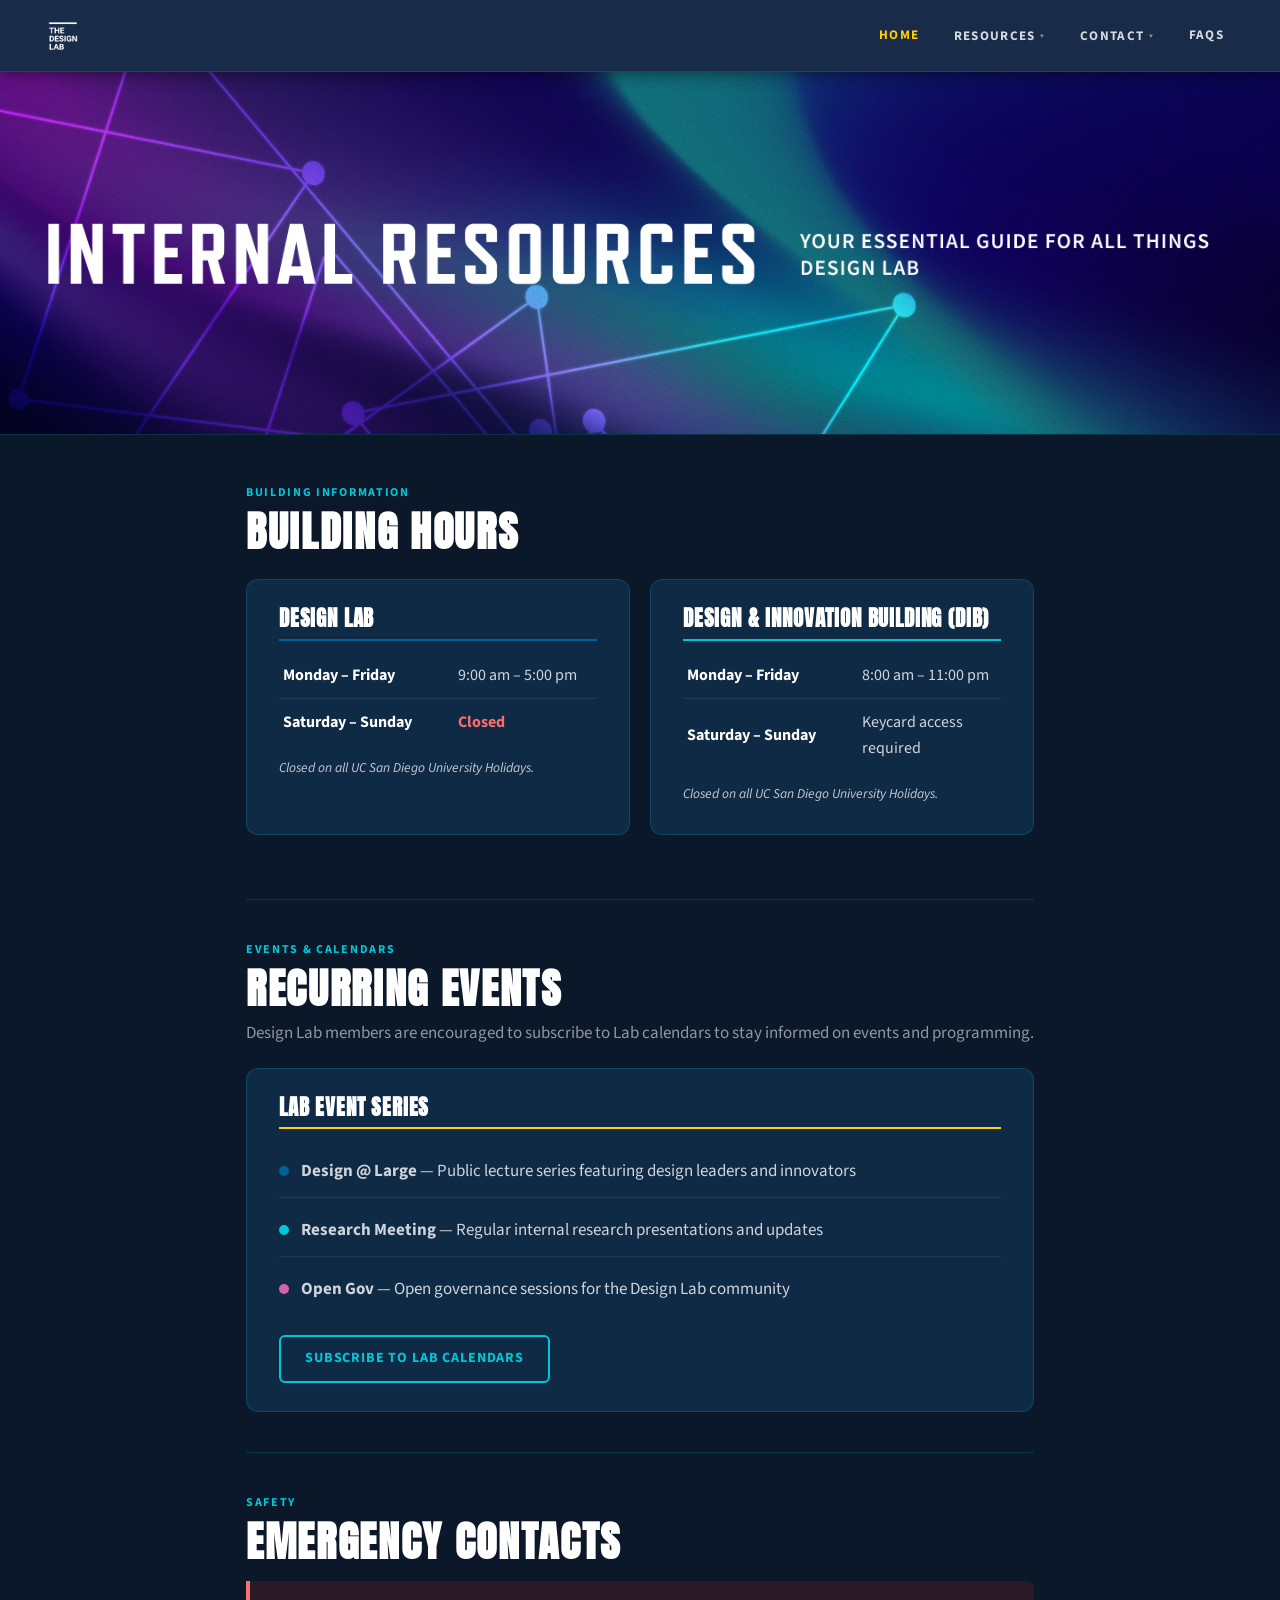
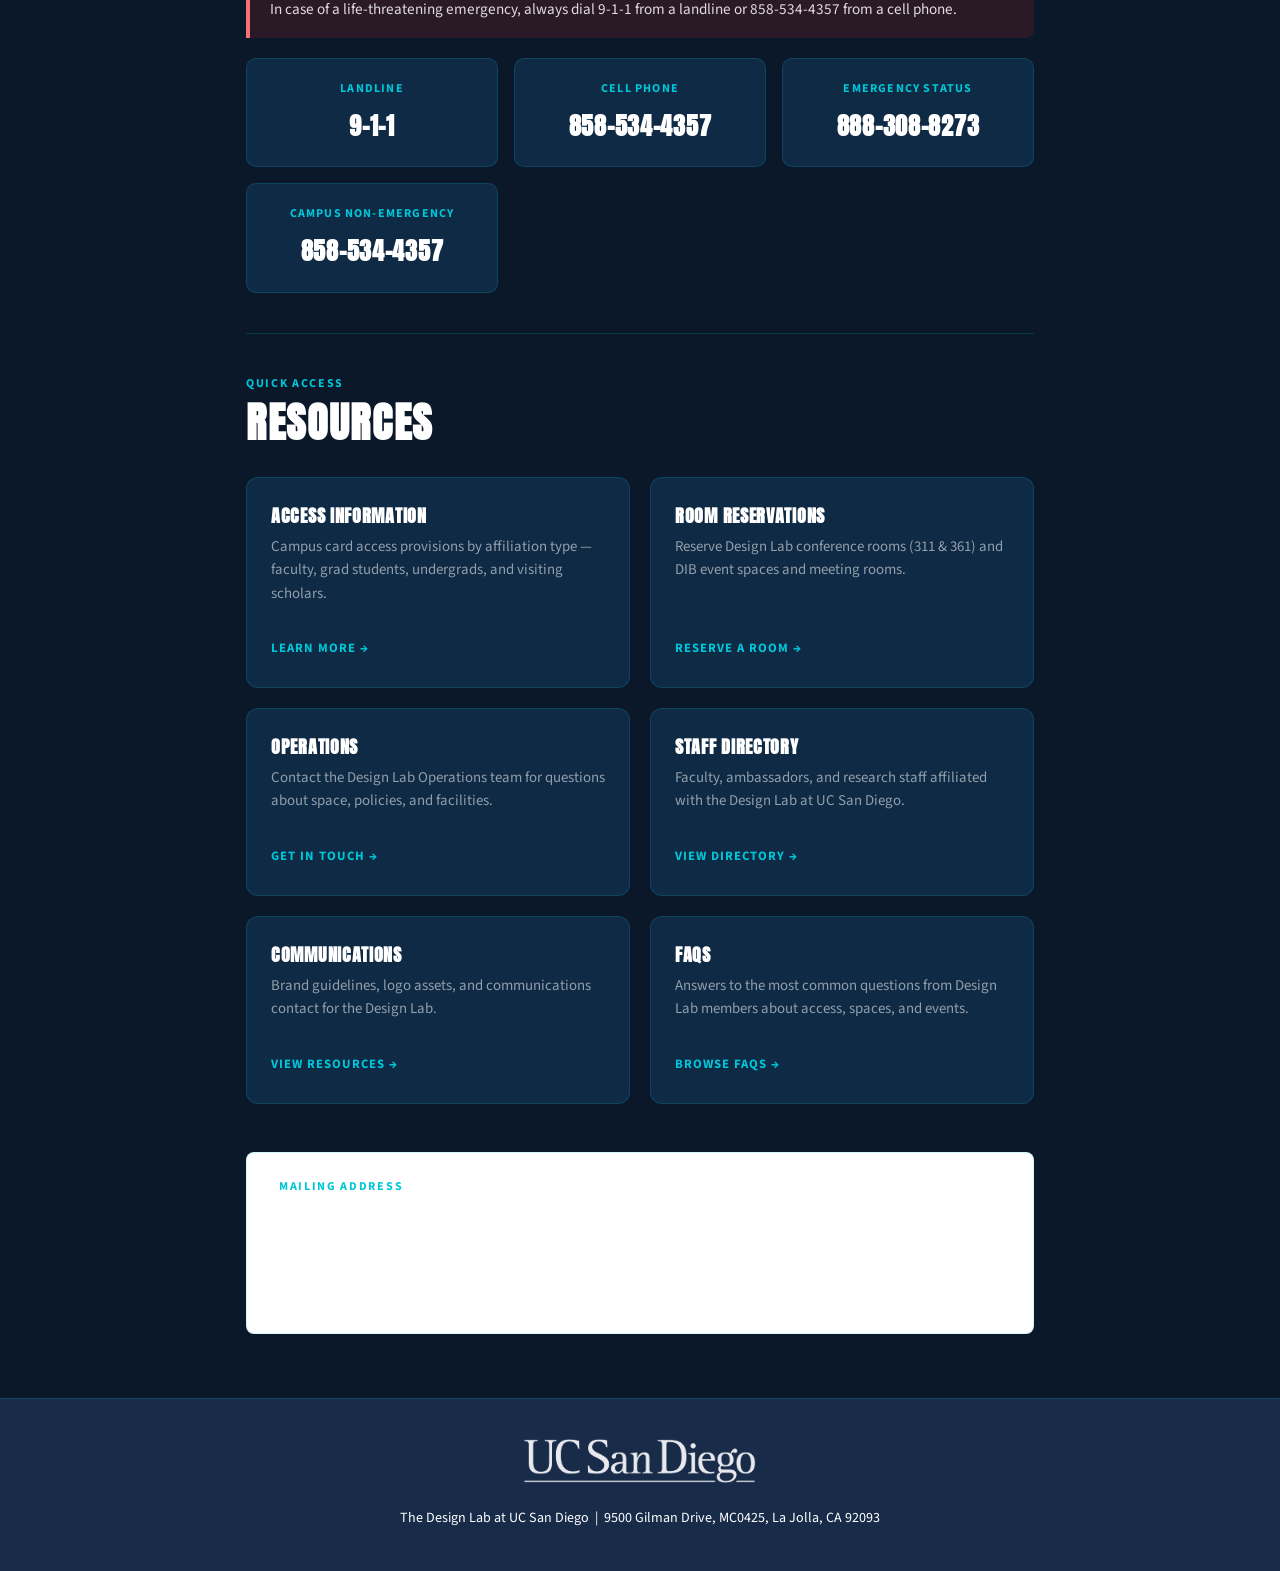
==== commit 9f38dd39: "Replace hero gradient with custom hero background image Co-Authored-By: Claude Sonnet 4.6 <noreply@a" ====
--- a/index.html
+++ b/index.html
@@ -39,14 +39,7 @@
 
   <!-- ── Hero ── -->
   <section class="home-hero">
-    <div class="home-hero-inner">
-      <div class="home-hero-left">
-        <h1>Internal<br />Resources</h1>
-      </div>
-      <div class="home-hero-right">
-        <p>Your Essential Guide for All Things Design Lab</p>
-      </div>
-    </div>
+    <img src="assets/images/hero-bg.png" alt="Internal Resources — Your Essential Guide for All Things Design Lab" class="hero-image" />
   </section>
 
   <!-- ── Main Content ── -->
--- a/assets/css/styles.css
+++ b/assets/css/styles.css
@@ -258,69 +258,19 @@
 
 /* ── Home Hero ─────────────────────────────────── */
 .home-hero {
-  padding: 6rem 2.5rem 5rem;
-  text-align: left;
   position: relative;
   overflow: hidden;
-  isolation: isolate;
   border-bottom: 1px solid rgba(0,198,215,0.15);
-}
-
-.home-hero::before {
-  content: '';
-  position: absolute;
-  inset: -40px;
-  z-index: -2;
-  background:
-    radial-gradient(ellipse 45% 65% at 5%  75%, #ff00cc 0%, transparent 50%),
-    radial-gradient(ellipse 35% 50% at 28% 20%, #D462AD 0%, transparent 45%),
-    radial-gradient(ellipse 40% 60% at 52% 10%, #00e5ff 0%, transparent 50%),
-    radial-gradient(ellipse 30% 50% at 68% 55%, #00C6D7 0%, transparent 45%),
-    radial-gradient(ellipse 50% 70% at 92% 30%, #0044cc 0%, transparent 55%),
-    radial-gradient(ellipse 40% 55% at 80% 85%, #6600ff 0%, transparent 50%),
-    #050818;
-  filter: blur(38px) saturate(1.6) brightness(1.1);
-}
-
-.home-hero::after {
-  content: '';
-  position: absolute;
-  inset: 0;
-  z-index: -1;
-  background: rgba(4, 8, 28, 0.62);
-}
-
-.home-hero-inner {
-  max-width: 1100px;
-  margin: 0 auto;
-  display: flex;
-  align-items: flex-end;
-  justify-content: space-between;
-  gap: 3rem;
-  flex-wrap: wrap;
-  position: relative;
-}
-
-.home-hero-left h1 {
-  font-size: clamp(3rem, 7vw, 5.5rem);
-  color: var(--white);
-  line-height: 0.95;
-  letter-spacing: 0.03em;
-}
-
-.home-hero-right {
-  max-width: 380px;
-  padding-bottom: 0.5rem;
-}
-
-.home-hero-right p {
-  font-size: 1rem;
-  font-weight: 600;
-  letter-spacing: 0.06em;
-  text-transform: uppercase;
-  color: rgba(255,255,255,0.7);
-  line-height: 1.5;
-  margin: 0;
+  line-height: 0;
+}
+
+.home-hero img.hero-image {
+  width: 100%;
+  height: auto;
+  display: block;
+  max-height: 420px;
+  object-fit: cover;
+  object-position: center center;
 }
 
 /* ── Breadcrumb ────────────────────────────────── */
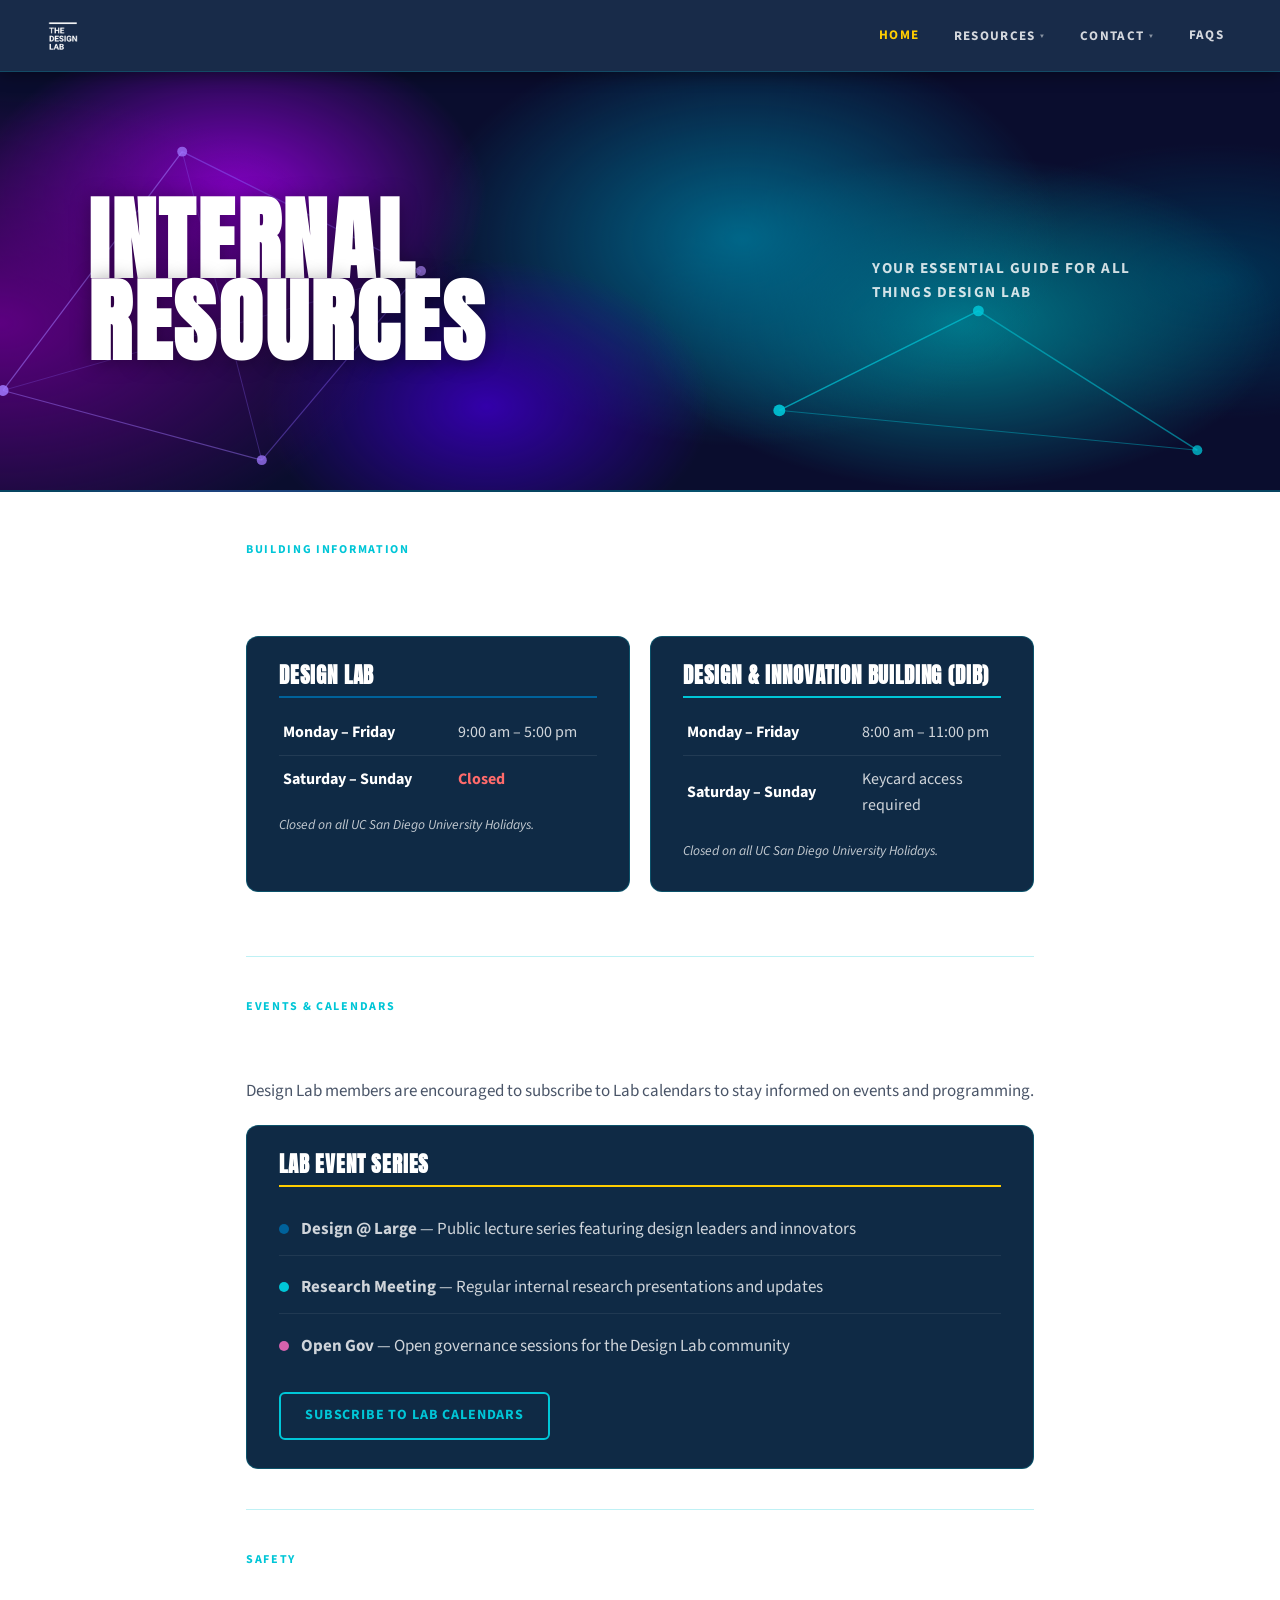
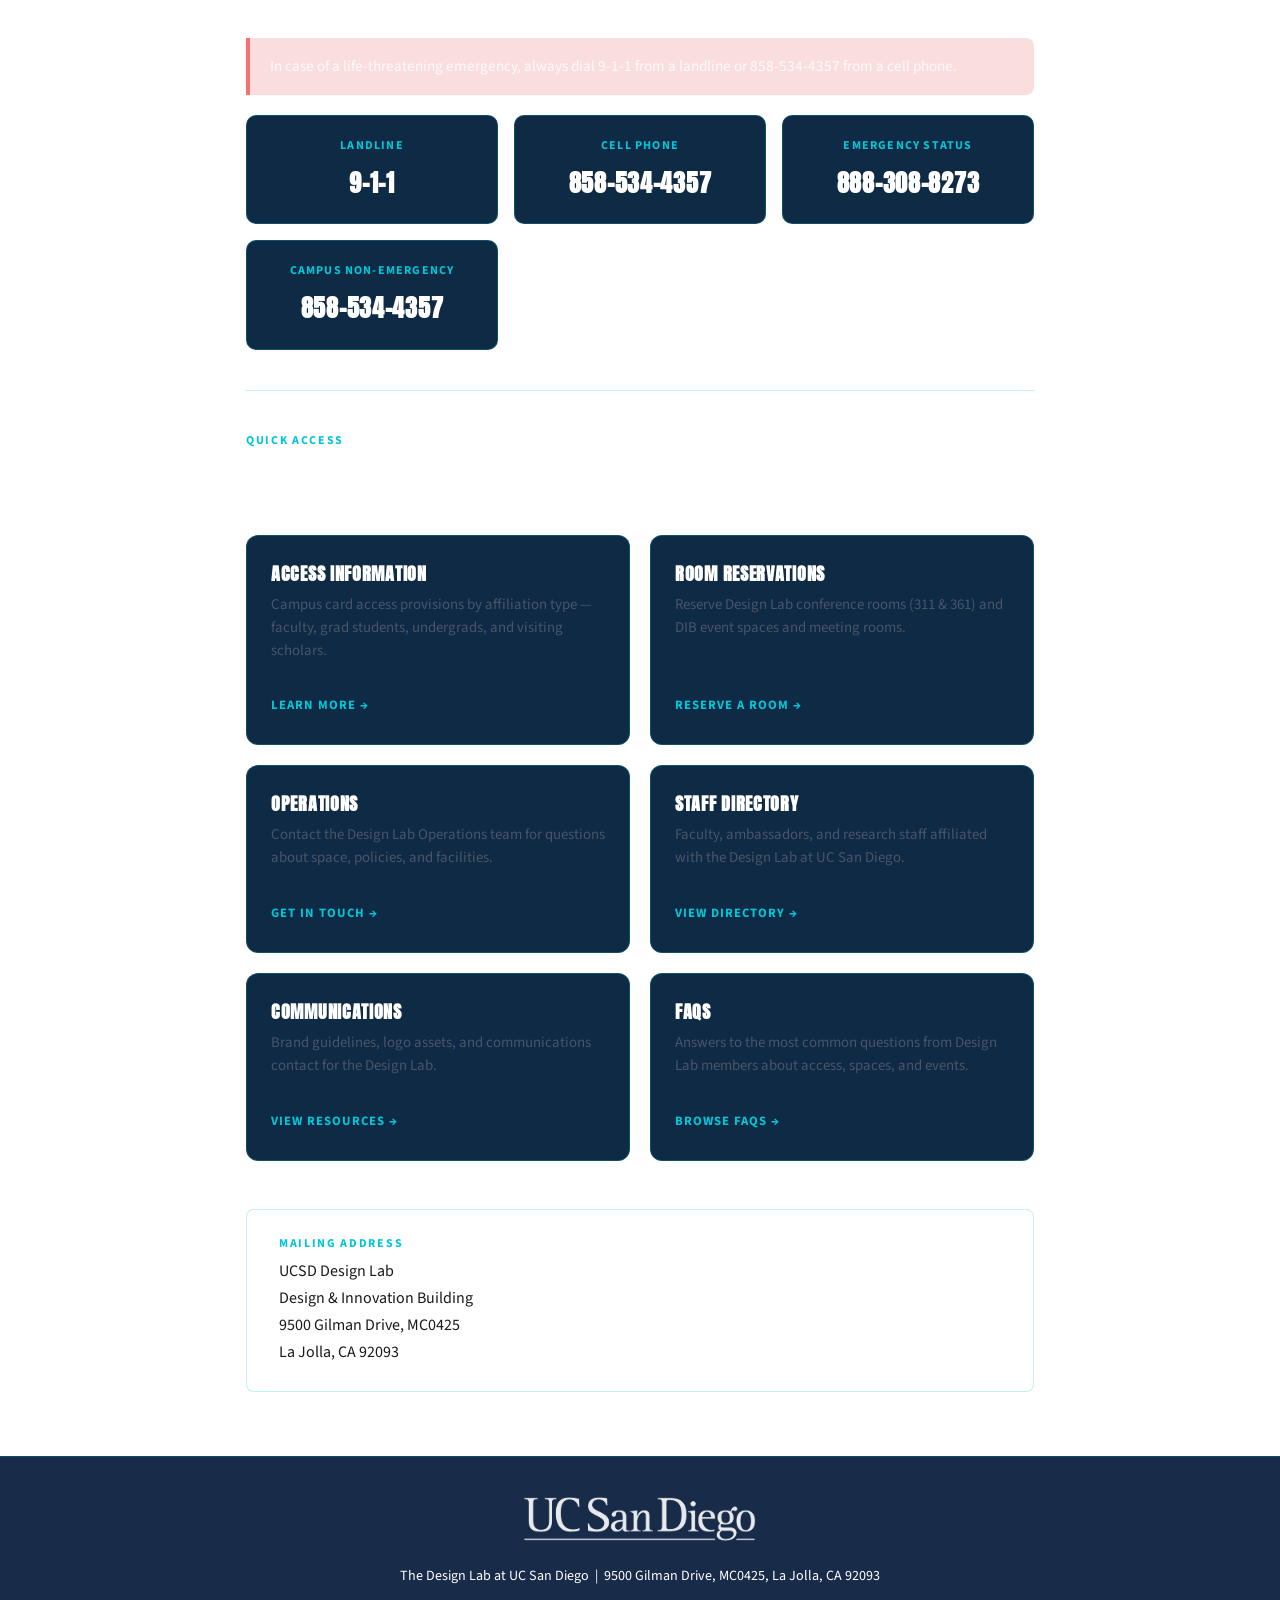
==== commit 7e6f5d61: "Rebuild hero as native CSS gradient + SVG constellation Removes image dependency — aurora gradient, " ====
--- a/index.html
+++ b/index.html
@@ -39,7 +39,38 @@
 
   <!-- ── Hero ── -->
   <section class="home-hero">
-    <img src="assets/images/hero-bg.png" alt="Internal Resources — Your Essential Guide for All Things Design Lab" class="hero-image" />
+    <!-- Constellation SVG overlay -->
+    <svg class="hero-constellation" viewBox="0 0 1440 420" preserveAspectRatio="xMidYMid slice" xmlns="http://www.w3.org/2000/svg" aria-hidden="true">
+      <!-- Lines -->
+      <line x1="80"  y1="320" x2="260" y2="80"  stroke="rgba(160,120,255,0.55)" stroke-width="1.2"/>
+      <line x1="260" y1="80"  x2="500" y2="200" stroke="rgba(140,100,255,0.45)" stroke-width="1.2"/>
+      <line x1="80"  y1="320" x2="340" y2="390" stroke="rgba(160,120,255,0.45)" stroke-width="1.2"/>
+      <line x1="340" y1="390" x2="500" y2="200" stroke="rgba(140,100,255,0.4)"  stroke-width="1.2"/>
+      <line x1="260" y1="80"  x2="340" y2="390" stroke="rgba(140,100,255,0.3)"  stroke-width="1"/>
+      <line x1="80"  y1="320" x2="500" y2="200" stroke="rgba(140,100,255,0.25)" stroke-width="1"/>
+      <!-- Right side cyan lines -->
+      <line x1="860" y1="340" x2="1060" y2="240" stroke="rgba(0,198,215,0.7)"   stroke-width="1.5"/>
+      <line x1="1060" y1="240" x2="1280" y2="380" stroke="rgba(0,198,215,0.55)" stroke-width="1.5"/>
+      <line x1="860"  y1="340" x2="1280" y2="380" stroke="rgba(0,198,215,0.4)"  stroke-width="1"/>
+      <!-- Dots (purple side) -->
+      <circle cx="80"  cy="320" r="5.5" fill="rgba(160,120,255,0.85)"/>
+      <circle cx="260" cy="80"  r="5"   fill="rgba(160,120,255,0.75)"/>
+      <circle cx="340" cy="390" r="5"   fill="rgba(160,120,255,0.75)"/>
+      <circle cx="500" cy="200" r="5"   fill="rgba(180,140,255,0.7)"/>
+      <!-- Dots (cyan side) -->
+      <circle cx="860"  cy="340" r="6"   fill="rgba(0,198,215,0.9)"/>
+      <circle cx="1060" cy="240" r="5.5" fill="rgba(0,198,215,0.85)"/>
+      <circle cx="1280" cy="380" r="5"   fill="rgba(0,198,215,0.75)"/>
+    </svg>
+    <!-- Text -->
+    <div class="home-hero-inner">
+      <div class="home-hero-left">
+        <h1>Internal<br/>Resources</h1>
+      </div>
+      <div class="home-hero-right">
+        <p>Your Essential Guide for All Things Design Lab</p>
+      </div>
+    </div>
   </section>
 
   <!-- ── Main Content ── -->
--- a/assets/css/styles.css
+++ b/assets/css/styles.css
@@ -30,13 +30,13 @@
   --sand:        #F5F0E6;
   --white:       #FFFFFF;
 
-  /* Dark-mode body palette */
-  --bg:          #0B1829;
+  /* Light body palette */
+  --bg:          #FFFFFF;
   --bg-card:     #0F2A45;
   --bg-card-alt: #132F4E;
-  --border:      rgba(0, 198, 215, 0.18);
-  --text:        rgba(255,255,255,0.92);
-  --text-light:  rgba(255,255,255,0.55);
+  --border:      rgba(0, 198, 215, 0.25);
+  --text:        #1A1A1A;
+  --text-light:  #4A5568;
 
   --nav-h: 72px;
   --display-font: 'Refrigerator Deluxe', 'Anton', Impact, sans-serif;
@@ -55,6 +55,9 @@
   display: flex;
   flex-direction: column;
 }
+
+/* Ensure page sections sit on white, not inheriting dark card bg */
+.main-content, .breadcrumb { background: var(--bg); }
 
 /* ── Typography ────────────────────────────────── */
 h1, h2, h3, h4, h5 {
@@ -260,17 +263,75 @@
 .home-hero {
   position: relative;
   overflow: hidden;
-  border-bottom: 1px solid rgba(0,198,215,0.15);
-  line-height: 0;
-}
-
-.home-hero img.hero-image {
+  height: 420px;
+  display: flex;
+  align-items: center;
+  border-bottom: 2px solid rgba(0,198,215,0.3);
+  /* Aurora gradient: deep purple-magenta left → teal center → navy right */
+  background:
+    radial-gradient(ellipse 55% 100% at 0%   60%,  #5c0080 0%, transparent 55%),
+    radial-gradient(ellipse 40% 80%  at 18%  30%,  #8800cc 0%, transparent 50%),
+    radial-gradient(ellipse 35% 70%  at 38%  80%,  #3300aa 0%, transparent 50%),
+    radial-gradient(ellipse 45% 90%  at 58%  40%,  #006688 0%, transparent 55%),
+    radial-gradient(ellipse 50% 80%  at 75%  60%,  #007a8a 0%, transparent 50%),
+    radial-gradient(ellipse 40% 60%  at 95%  50%,  #003355 0%, transparent 55%),
+    #0a0d2e;
+}
+
+/* Constellation SVG — full bleed overlay */
+.hero-constellation {
+  position: absolute;
+  inset: 0;
   width: 100%;
-  height: auto;
-  display: block;
-  max-height: 420px;
-  object-fit: cover;
-  object-position: center center;
+  height: 100%;
+  pointer-events: none;
+}
+
+/* Text container */
+.home-hero-inner {
+  position: relative;
+  z-index: 2;
+  width: 100%;
+  max-width: 1200px;
+  margin: 0 auto;
+  padding: 0 3rem;
+  display: flex;
+  align-items: center;
+  justify-content: space-between;
+  gap: 2rem;
+}
+
+.home-hero-left h1 {
+  font-family: var(--display-font);
+  font-size: clamp(3.2rem, 7vw, 5.8rem);
+  font-weight: 800;
+  color: #ffffff;
+  text-transform: uppercase;
+  letter-spacing: 0.03em;
+  line-height: 0.92;
+  text-shadow: 0 2px 20px rgba(0,0,0,0.4);
+}
+
+.home-hero-right {
+  max-width: 320px;
+  flex-shrink: 0;
+}
+
+.home-hero-right p {
+  font-family: var(--body-font);
+  font-size: 0.95rem;
+  font-weight: 700;
+  letter-spacing: 0.1em;
+  text-transform: uppercase;
+  color: rgba(255,255,255,0.82);
+  line-height: 1.55;
+  margin: 0;
+}
+
+@media (max-width: 768px) {
+  .home-hero { height: auto; padding: 3rem 1.5rem; }
+  .home-hero-inner { flex-direction: column; align-items: flex-start; gap: 1.25rem; padding: 0; }
+  .home-hero-right { max-width: 100%; }
 }
 
 /* ── Breadcrumb ────────────────────────────────── */
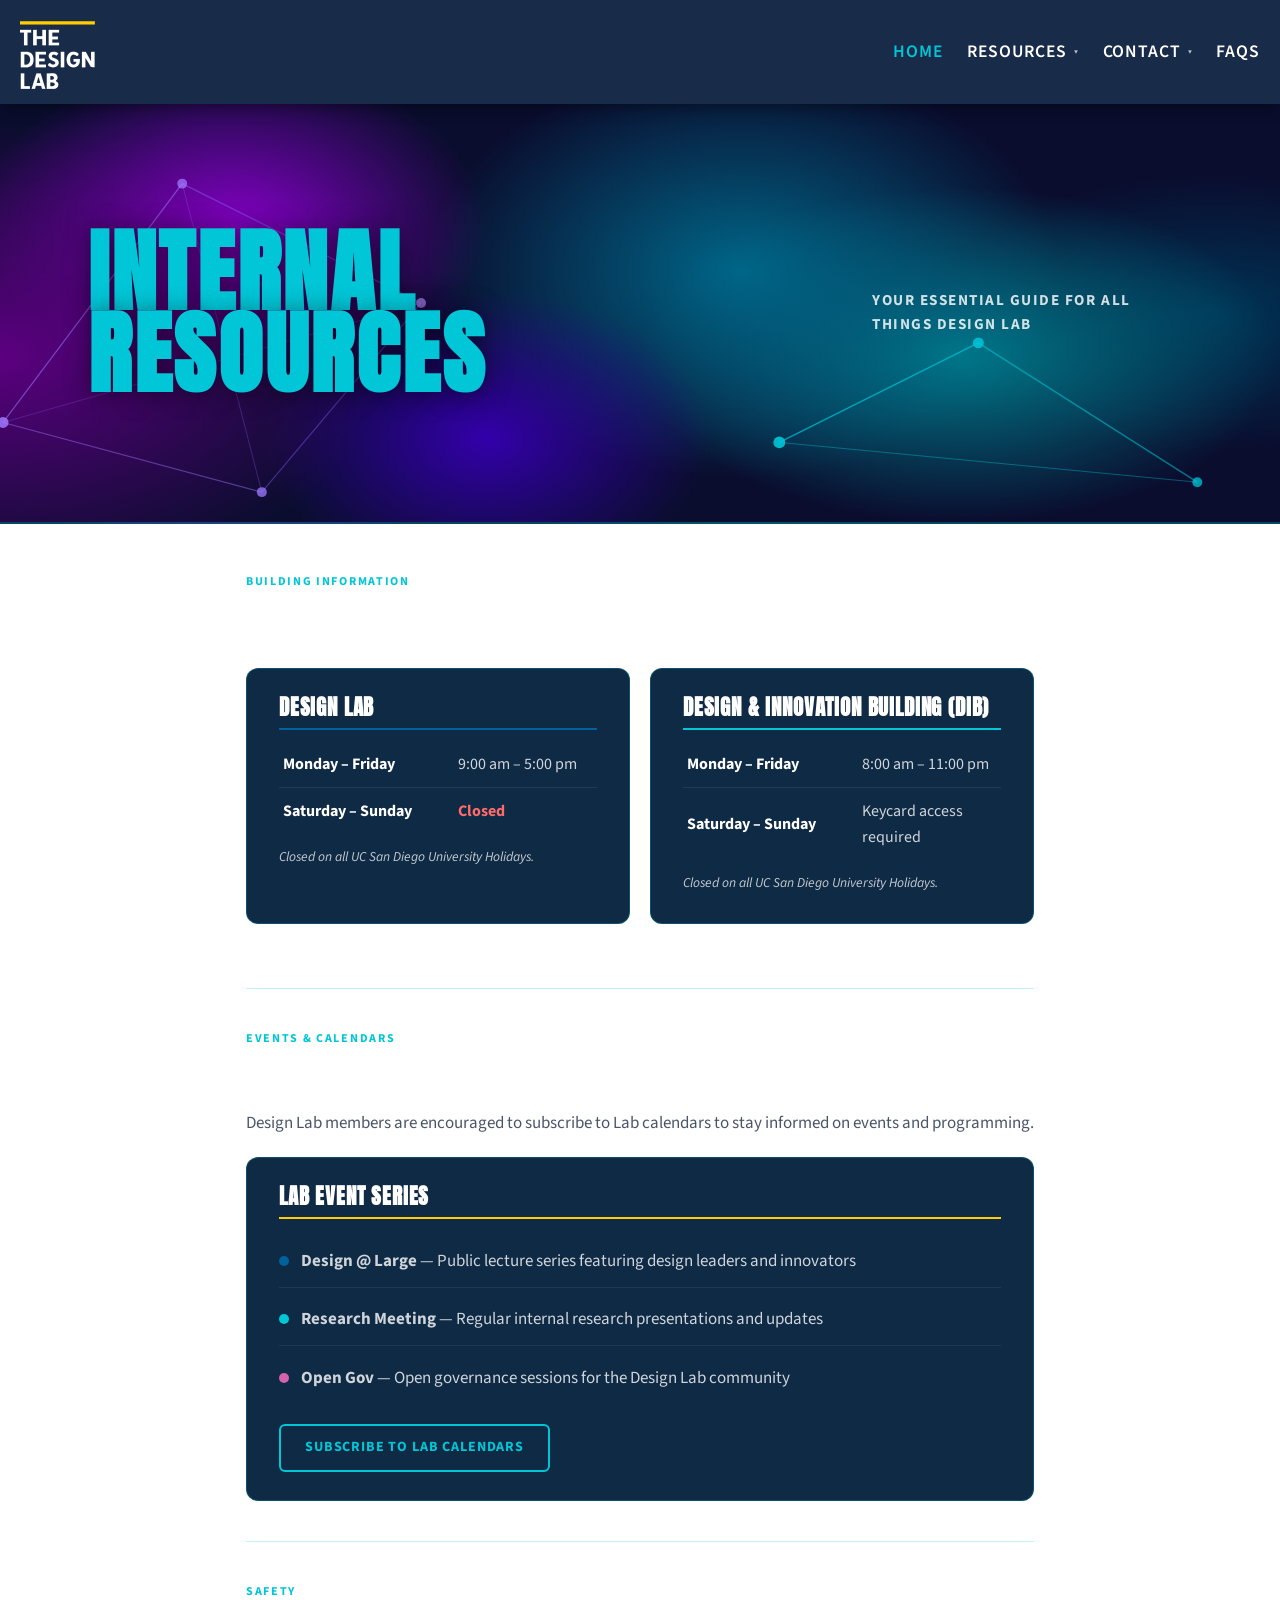
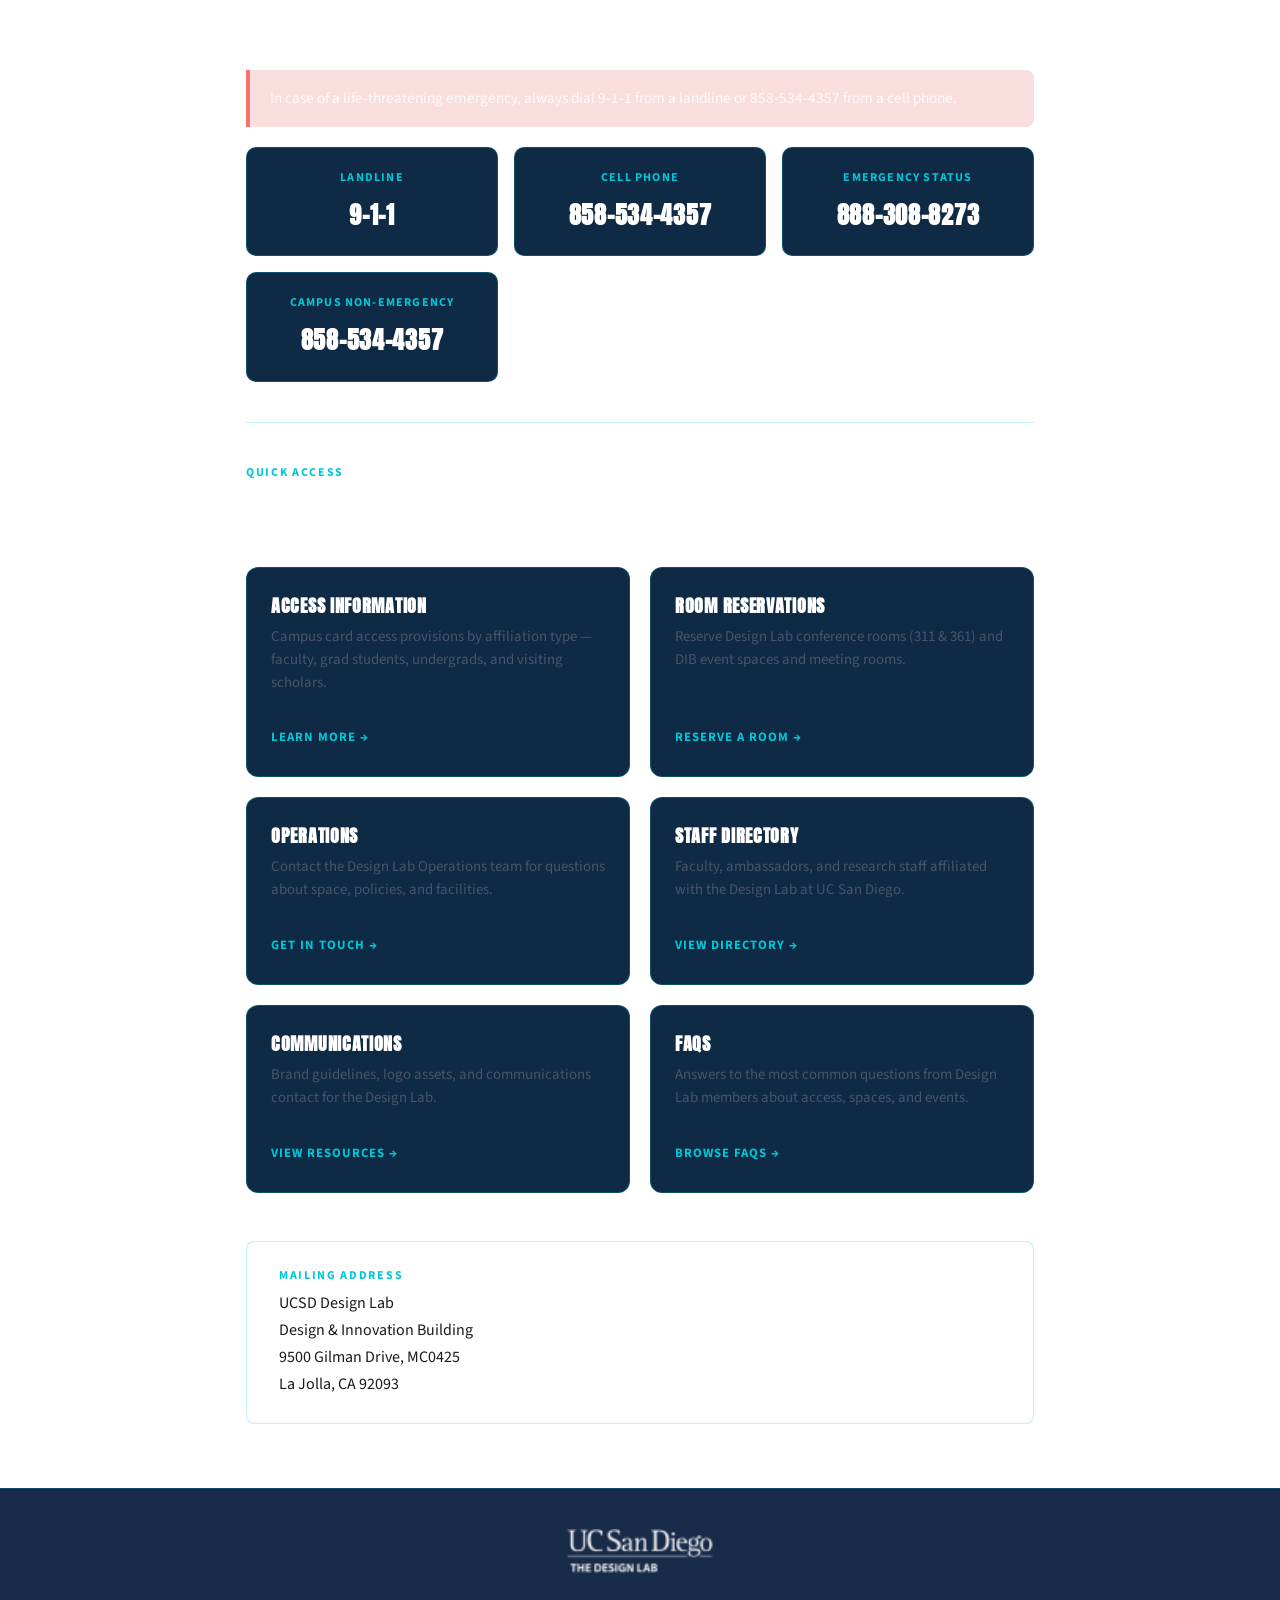
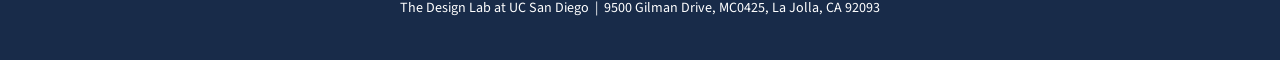
==== commit b579def5: "Update navbar to match Figma design — square logo, larger Source Sans Pro links - Swap to logo-squar" ====
--- a/index.html
+++ b/index.html
@@ -11,7 +11,7 @@
 
   <!-- ── Navbar ── -->
   <nav class="navbar">
-    <a class="nav-logo" href="index.html"><img src="assets/images/logo-mark.png" alt="The Design Lab" />
+    <a class="nav-logo" href="index.html"><img src="assets/images/logo-square.png" alt="The Design Lab" />
     </a>
     <ul class="nav-links">
       <li><a href="index.html" class="active">Home</a></li>
@@ -219,7 +219,7 @@
 
   <!-- ── Footer ── -->
   <footer class="site-footer">
-    <img src="assets/images/logo-wordmark.png" alt="The Design Lab" class="footer-logo" />
+    <img src="assets/images/logo-white.png" alt="The Design Lab" class="footer-logo" />
     <p style="color:#fff;">The Design Lab at UC San Diego &nbsp;|&nbsp; 9500 Gilman Drive, MC0425, La Jolla, CA 92093</p>
       </footer>
 
--- a/assets/css/styles.css
+++ b/assets/css/styles.css
@@ -38,7 +38,7 @@
   --text:        #1A1A1A;
   --text-light:  #4A5568;
 
-  --nav-h: 72px;
+  --nav-h: 104px;
   --display-font: 'Refrigerator Deluxe', 'Anton', Impact, sans-serif;
   --body-font:    'Source Sans Pro', 'Source Sans 3', sans-serif;
 }
@@ -91,13 +91,12 @@
   top: 0;
   z-index: 1000;
   background: var(--navy);
-  height: var(--nav-h);
+  height: 104px;
   display: flex;
   align-items: center;
   justify-content: space-between;
-  padding: 0 2.5rem;
+  padding: 0 20px 0 20px;
   box-shadow: 0 2px 16px rgba(0,0,0,0.45);
-  border-bottom: 1px solid rgba(0,198,215,0.2);
 }
 
 .nav-logo {
@@ -105,15 +104,16 @@
 }
 
 .nav-logo img {
-  height: 46px;
-  width: auto;
+  height: 74px;
+  width: 75px;
   display: block;
+  object-fit: contain;
 }
 
 .nav-links {
   display: flex;
   align-items: center;
-  gap: 0.15rem;
+  gap: 1.5rem;
   list-style: none;
   padding: 0;
   margin: 0;
@@ -129,46 +129,45 @@
   display: flex;
   align-items: center;
   gap: 0.3rem;
-  padding: 0.5rem 1rem;
-  color: rgba(255,255,255,0.82);
-  font-family: var(--body-font);
-  font-size: 0.82rem;
-  font-weight: 700;
-  letter-spacing: 0.1em;
-  text-transform: uppercase;
-  border-radius: 4px;
+  padding: 0.25rem 0;
+  color: #ffffff;
+  font-family: var(--body-font);
+  font-size: 1.1rem;
+  font-weight: 600;
+  letter-spacing: 0.05em;
+  text-transform: uppercase;
   border: none;
   background: none;
   cursor: pointer;
   white-space: nowrap;
-  transition: color 0.15s, background 0.15s;
+  transition: color 0.15s;
 }
 
 .nav-links > li > a:hover,
-.nav-links > li > button:hover,
+.nav-links > li > button:hover {
+  color: var(--cyan);
+  text-decoration: none;
+}
+
 .nav-links > li.active > a,
-.nav-links > li.active > button {
-  color: var(--cyan);
-  background: rgba(0,198,215,0.1);
-  text-decoration: none;
-}
-
+.nav-links > li.active > button,
 .nav-links > li > a.active {
-  color: var(--yellow);
+  color: var(--cyan);
 }
 
 /* dropdown caret */
 .nav-links > li > button::after {
   content: '▾';
-  font-size: 0.7rem;
-  opacity: 0.6;
+  font-size: 0.75rem;
+  opacity: 0.7;
+  margin-left: 2px;
 }
 
 /* dropdown menu */
 .dropdown-menu {
   display: none;
   position: absolute;
-  top: calc(100% + 8px);
+  top: calc(100% + 10px);
   right: 0;
   min-width: 210px;
   background: var(--navy);
@@ -188,11 +187,11 @@
   display: block;
   padding: 0.7rem 1.2rem;
   font-family: var(--body-font);
-  font-size: 0.82rem;
-  font-weight: 700;
-  letter-spacing: 0.08em;
-  text-transform: uppercase;
-  color: rgba(255,255,255,0.75);
+  font-size: 0.9rem;
+  font-weight: 600;
+  letter-spacing: 0.05em;
+  text-transform: uppercase;
+  color: rgba(255,255,255,0.82);
   border-left: 3px solid transparent;
   transition: background 0.12s, color 0.12s, border-color 0.12s;
 }
@@ -305,11 +304,11 @@
   font-family: var(--display-font);
   font-size: clamp(3.2rem, 7vw, 5.8rem);
   font-weight: 800;
-  color: #ffffff;
+  color: var(--cyan);
   text-transform: uppercase;
   letter-spacing: 0.03em;
   line-height: 0.92;
-  text-shadow: 0 2px 20px rgba(0,0,0,0.4);
+  text-shadow: 0 2px 24px rgba(0,0,0,0.5);
 }
 
 .home-hero-right {
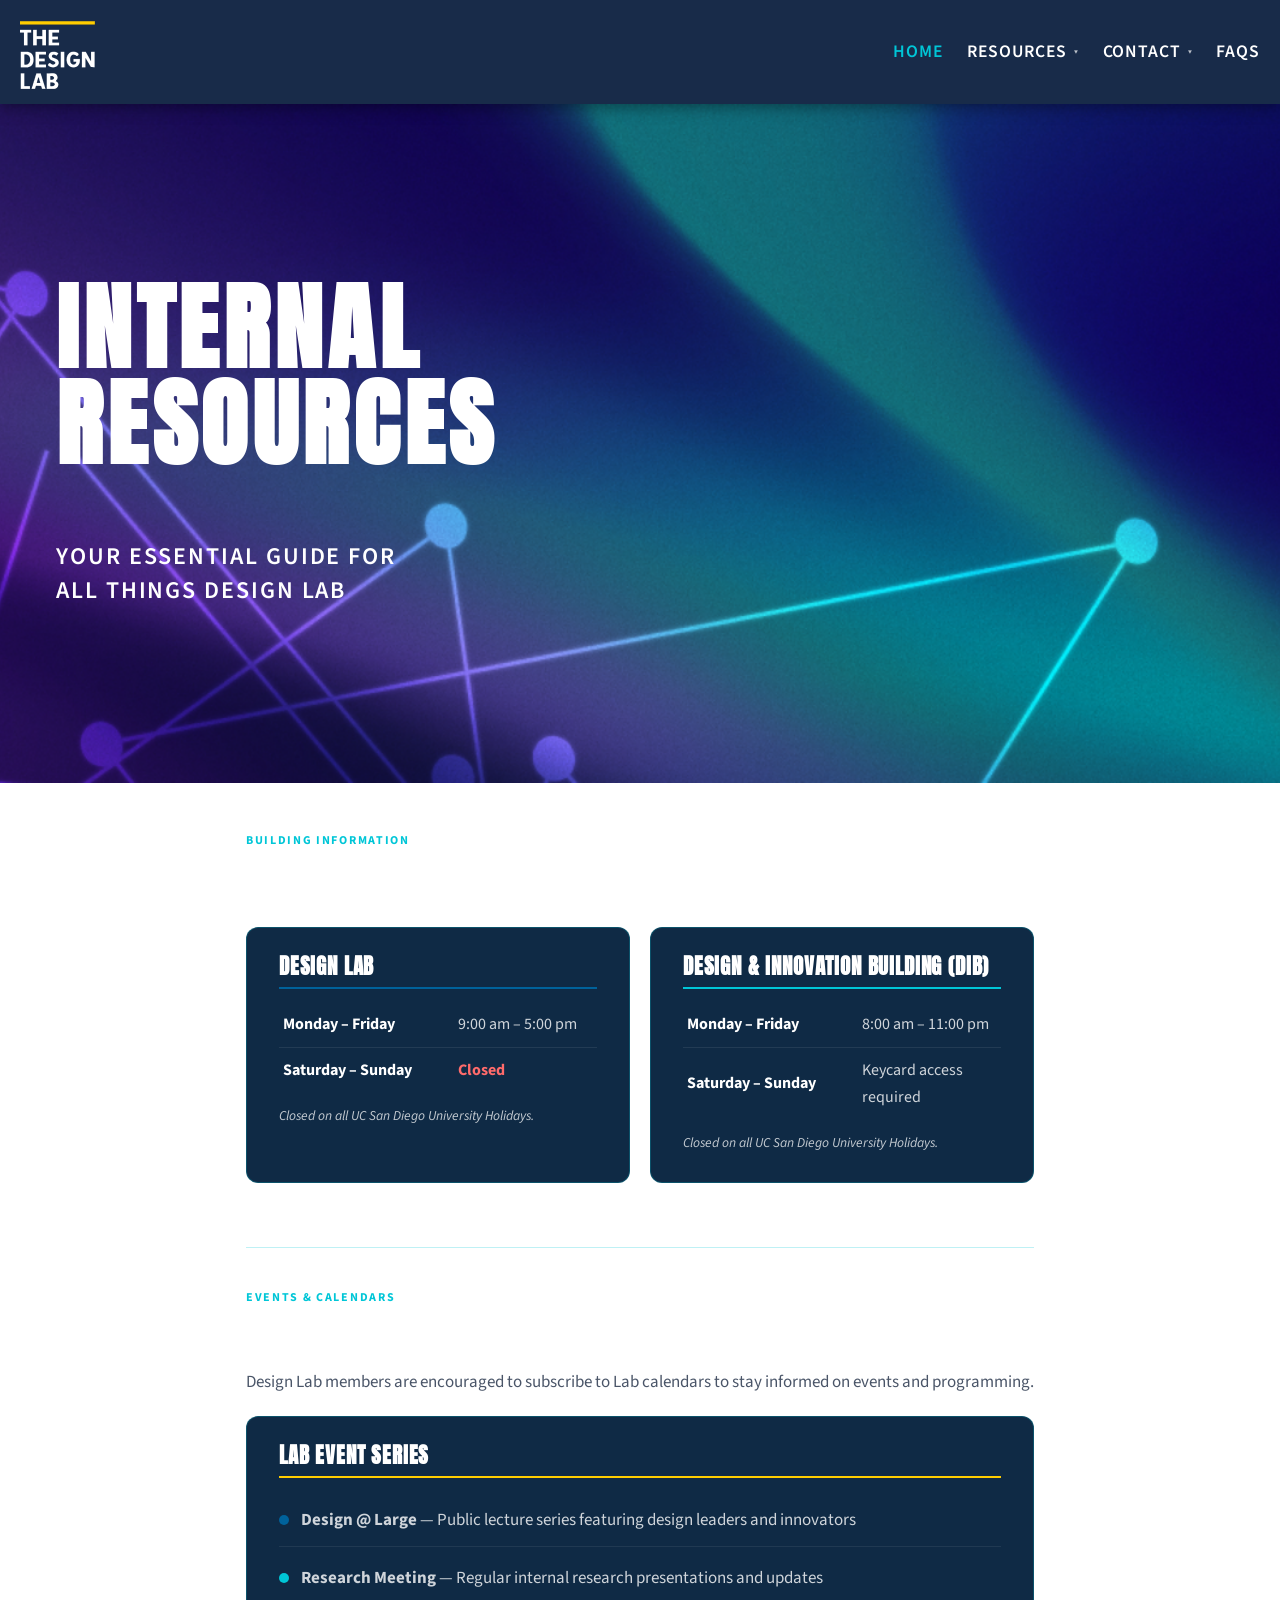
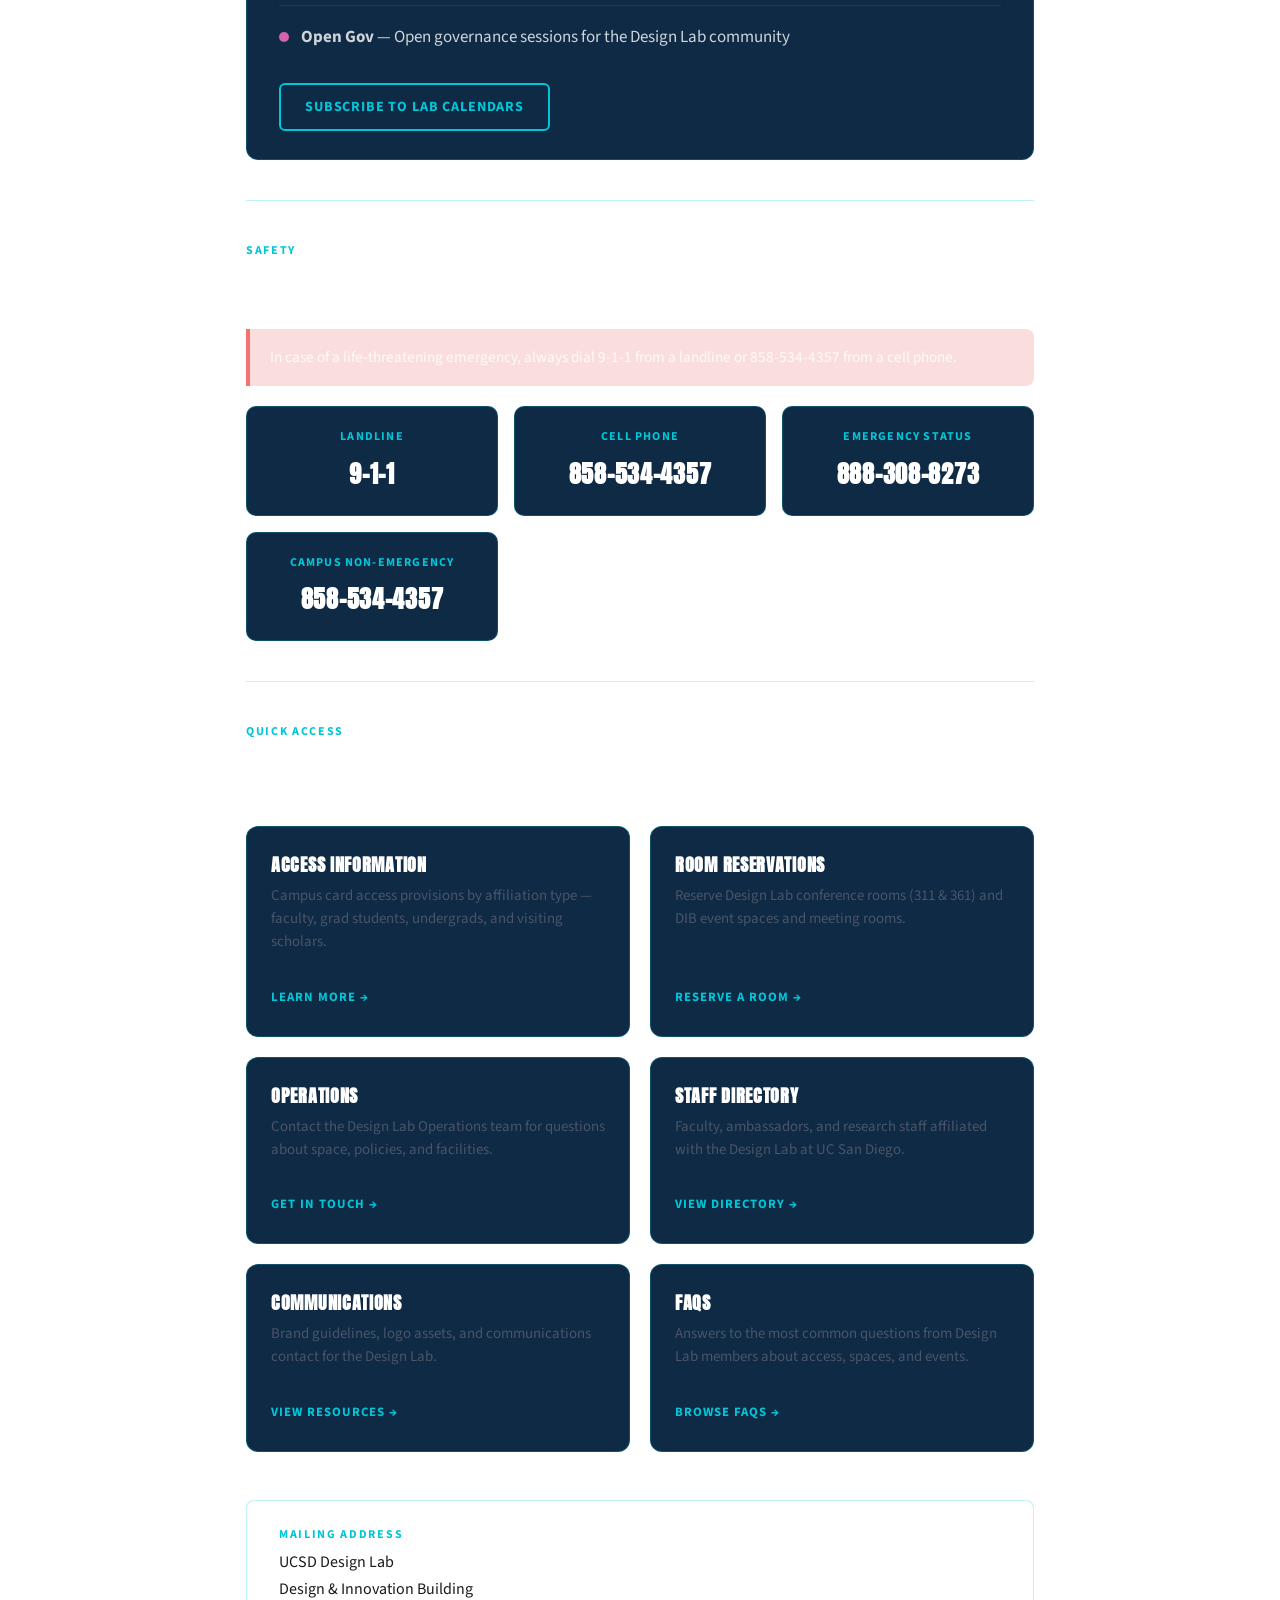
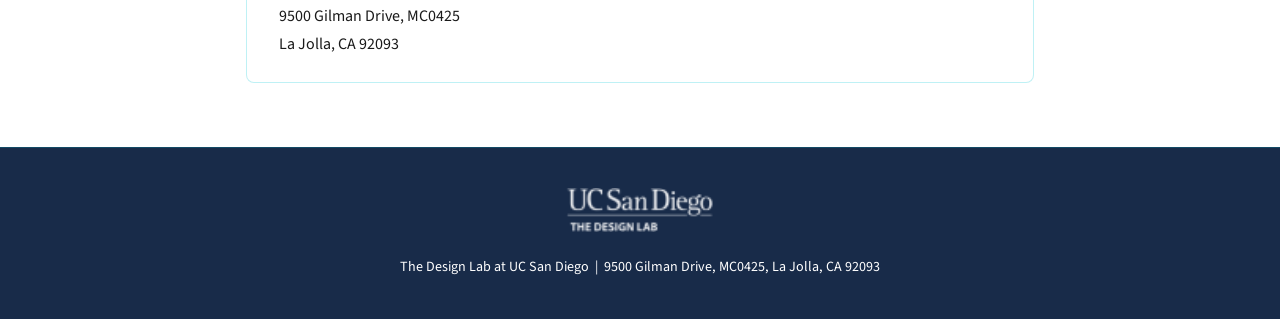
==== commit bdabee56: "Rebuild hero from Builder.io React components - HeroBackground: full-cover PNG (2000×565) as object-" ====
--- a/index.html
+++ b/index.html
@@ -38,40 +38,13 @@
   </nav>
 
   <!-- ── Hero ── -->
-  <section class="home-hero">
-    <!-- Constellation SVG overlay -->
-    <svg class="hero-constellation" viewBox="0 0 1440 420" preserveAspectRatio="xMidYMid slice" xmlns="http://www.w3.org/2000/svg" aria-hidden="true">
-      <!-- Lines -->
-      <line x1="80"  y1="320" x2="260" y2="80"  stroke="rgba(160,120,255,0.55)" stroke-width="1.2"/>
-      <line x1="260" y1="80"  x2="500" y2="200" stroke="rgba(140,100,255,0.45)" stroke-width="1.2"/>
-      <line x1="80"  y1="320" x2="340" y2="390" stroke="rgba(160,120,255,0.45)" stroke-width="1.2"/>
-      <line x1="340" y1="390" x2="500" y2="200" stroke="rgba(140,100,255,0.4)"  stroke-width="1.2"/>
-      <line x1="260" y1="80"  x2="340" y2="390" stroke="rgba(140,100,255,0.3)"  stroke-width="1"/>
-      <line x1="80"  y1="320" x2="500" y2="200" stroke="rgba(140,100,255,0.25)" stroke-width="1"/>
-      <!-- Right side cyan lines -->
-      <line x1="860" y1="340" x2="1060" y2="240" stroke="rgba(0,198,215,0.7)"   stroke-width="1.5"/>
-      <line x1="1060" y1="240" x2="1280" y2="380" stroke="rgba(0,198,215,0.55)" stroke-width="1.5"/>
-      <line x1="860"  y1="340" x2="1280" y2="380" stroke="rgba(0,198,215,0.4)"  stroke-width="1"/>
-      <!-- Dots (purple side) -->
-      <circle cx="80"  cy="320" r="5.5" fill="rgba(160,120,255,0.85)"/>
-      <circle cx="260" cy="80"  r="5"   fill="rgba(160,120,255,0.75)"/>
-      <circle cx="340" cy="390" r="5"   fill="rgba(160,120,255,0.75)"/>
-      <circle cx="500" cy="200" r="5"   fill="rgba(180,140,255,0.7)"/>
-      <!-- Dots (cyan side) -->
-      <circle cx="860"  cy="340" r="6"   fill="rgba(0,198,215,0.9)"/>
-      <circle cx="1060" cy="240" r="5.5" fill="rgba(0,198,215,0.85)"/>
-      <circle cx="1280" cy="380" r="5"   fill="rgba(0,198,215,0.75)"/>
-    </svg>
-    <!-- Text -->
+  <header class="home-hero">
+    <img src="assets/images/hero-bg.png" alt="Hero background" class="hero-bg-img" />
     <div class="home-hero-inner">
-      <div class="home-hero-left">
-        <h1>Internal<br/>Resources</h1>
-      </div>
-      <div class="home-hero-right">
-        <p>Your Essential Guide for All Things Design Lab</p>
-      </div>
+      <h1 class="hero-title">Internal Resources</h1>
+      <p class="hero-subtitle">Your Essential guide for all things Design Lab</p>
     </div>
-  </section>
+  </header>
 
   <!-- ── Main Content ── -->
   <main class="main-content wide">
--- a/assets/css/styles.css
+++ b/assets/css/styles.css
@@ -262,75 +262,62 @@
 .home-hero {
   position: relative;
   overflow: hidden;
-  height: 420px;
+  min-height: 407px;
   display: flex;
   align-items: center;
-  border-bottom: 2px solid rgba(0,198,215,0.3);
-  /* Aurora gradient: deep purple-magenta left → teal center → navy right */
-  background:
-    radial-gradient(ellipse 55% 100% at 0%   60%,  #5c0080 0%, transparent 55%),
-    radial-gradient(ellipse 40% 80%  at 18%  30%,  #8800cc 0%, transparent 50%),
-    radial-gradient(ellipse 35% 70%  at 38%  80%,  #3300aa 0%, transparent 50%),
-    radial-gradient(ellipse 45% 90%  at 58%  40%,  #006688 0%, transparent 55%),
-    radial-gradient(ellipse 50% 80%  at 75%  60%,  #007a8a 0%, transparent 50%),
-    radial-gradient(ellipse 40% 60%  at 95%  50%,  #003355 0%, transparent 55%),
-    #0a0d2e;
-}
-
-/* Constellation SVG — full bleed overlay */
-.hero-constellation {
+  padding: 11rem 3.5rem;
+  color: #fff;
+  text-transform: uppercase;
+}
+
+.hero-bg-img {
   position: absolute;
   inset: 0;
   width: 100%;
   height: 100%;
-  pointer-events: none;
-}
-
-/* Text container */
+  object-fit: cover;
+  object-position: center;
+  z-index: 0;
+}
+
 .home-hero-inner {
   position: relative;
-  z-index: 2;
+  z-index: 1;
+  display: flex;
+  flex-wrap: wrap;
+  gap: 2.5rem;
   width: 100%;
-  max-width: 1200px;
-  margin: 0 auto;
-  padding: 0 3rem;
-  display: flex;
-  align-items: center;
-  justify-content: space-between;
-  gap: 2rem;
-}
-
-.home-hero-left h1 {
+}
+
+.hero-title {
   font-family: var(--display-font);
-  font-size: clamp(3.2rem, 7vw, 5.8rem);
+  font-size: 6rem;
   font-weight: 800;
-  color: var(--cyan);
-  text-transform: uppercase;
-  letter-spacing: 0.03em;
-  line-height: 0.92;
-  text-shadow: 0 2px 24px rgba(0,0,0,0.5);
-}
-
-.home-hero-right {
-  max-width: 320px;
-  flex-shrink: 0;
-}
-
-.home-hero-right p {
-  font-family: var(--body-font);
-  font-size: 0.95rem;
-  font-weight: 700;
-  letter-spacing: 0.1em;
-  text-transform: uppercase;
-  color: rgba(255,255,255,0.82);
-  line-height: 1.55;
+  letter-spacing: 4.8px;
+  text-transform: uppercase;
+  color: #fff;
+  line-height: 1;
+  flex: 0 1 834px;
   margin: 0;
 }
 
+.hero-subtitle {
+  font-family: var(--body-font);
+  font-size: 1.5rem;
+  font-weight: 600;
+  letter-spacing: 0.08em;
+  text-transform: uppercase;
+  color: #fff;
+  align-self: flex-end;
+  margin-top: 1.75rem;
+  flex: 0 1 367px;
+  line-height: 1.4;
+}
+
 @media (max-width: 768px) {
-  .home-hero { height: auto; padding: 3rem 1.5rem; }
-  .home-hero-inner { flex-direction: column; align-items: flex-start; gap: 1.25rem; padding: 0; }
-  .home-hero-right { max-width: 100%; }
+  .home-hero { padding: 6rem 1.25rem; }
+  .hero-title { font-size: clamp(2.5rem, 8vw, 4rem); flex-basis: 100%; }
+  .hero-subtitle { flex-basis: 100%; font-size: 1.1rem; margin-top: 1rem; }
 }
 
 /* ── Breadcrumb ────────────────────────────────── */
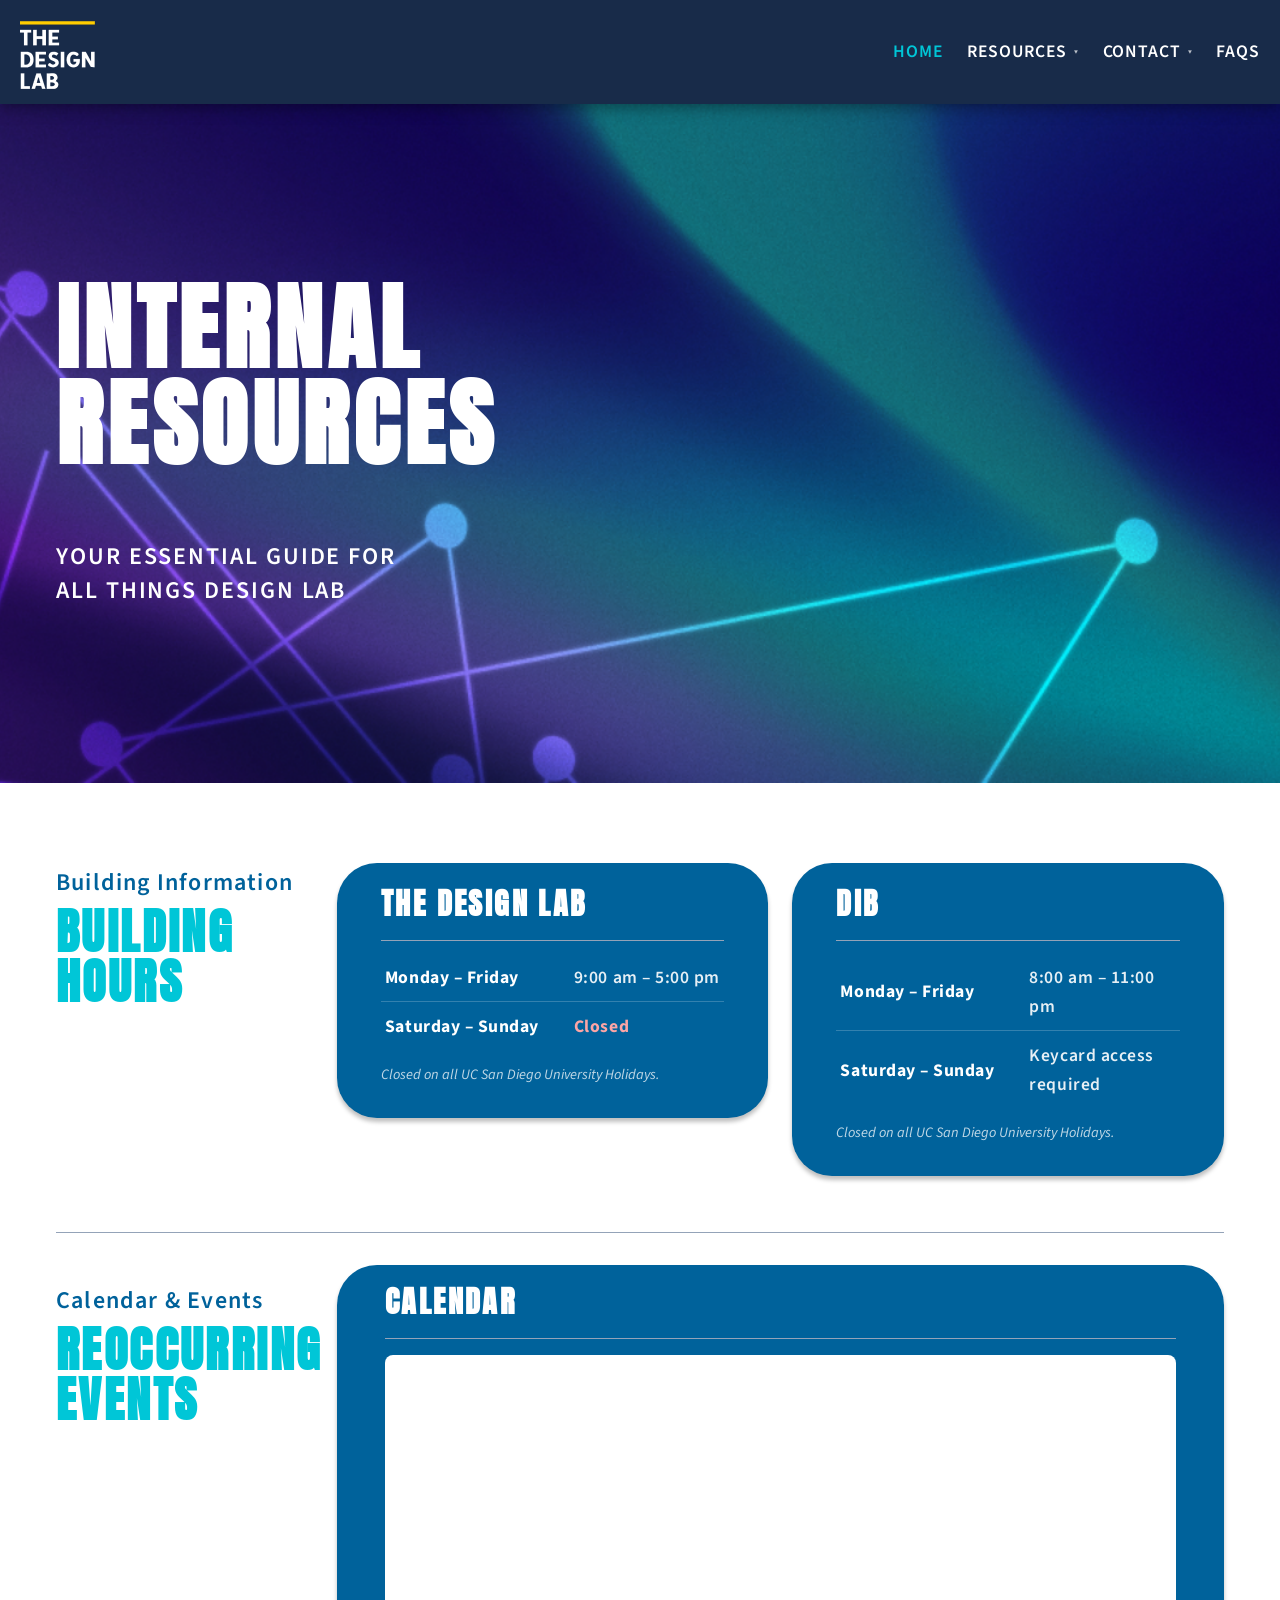
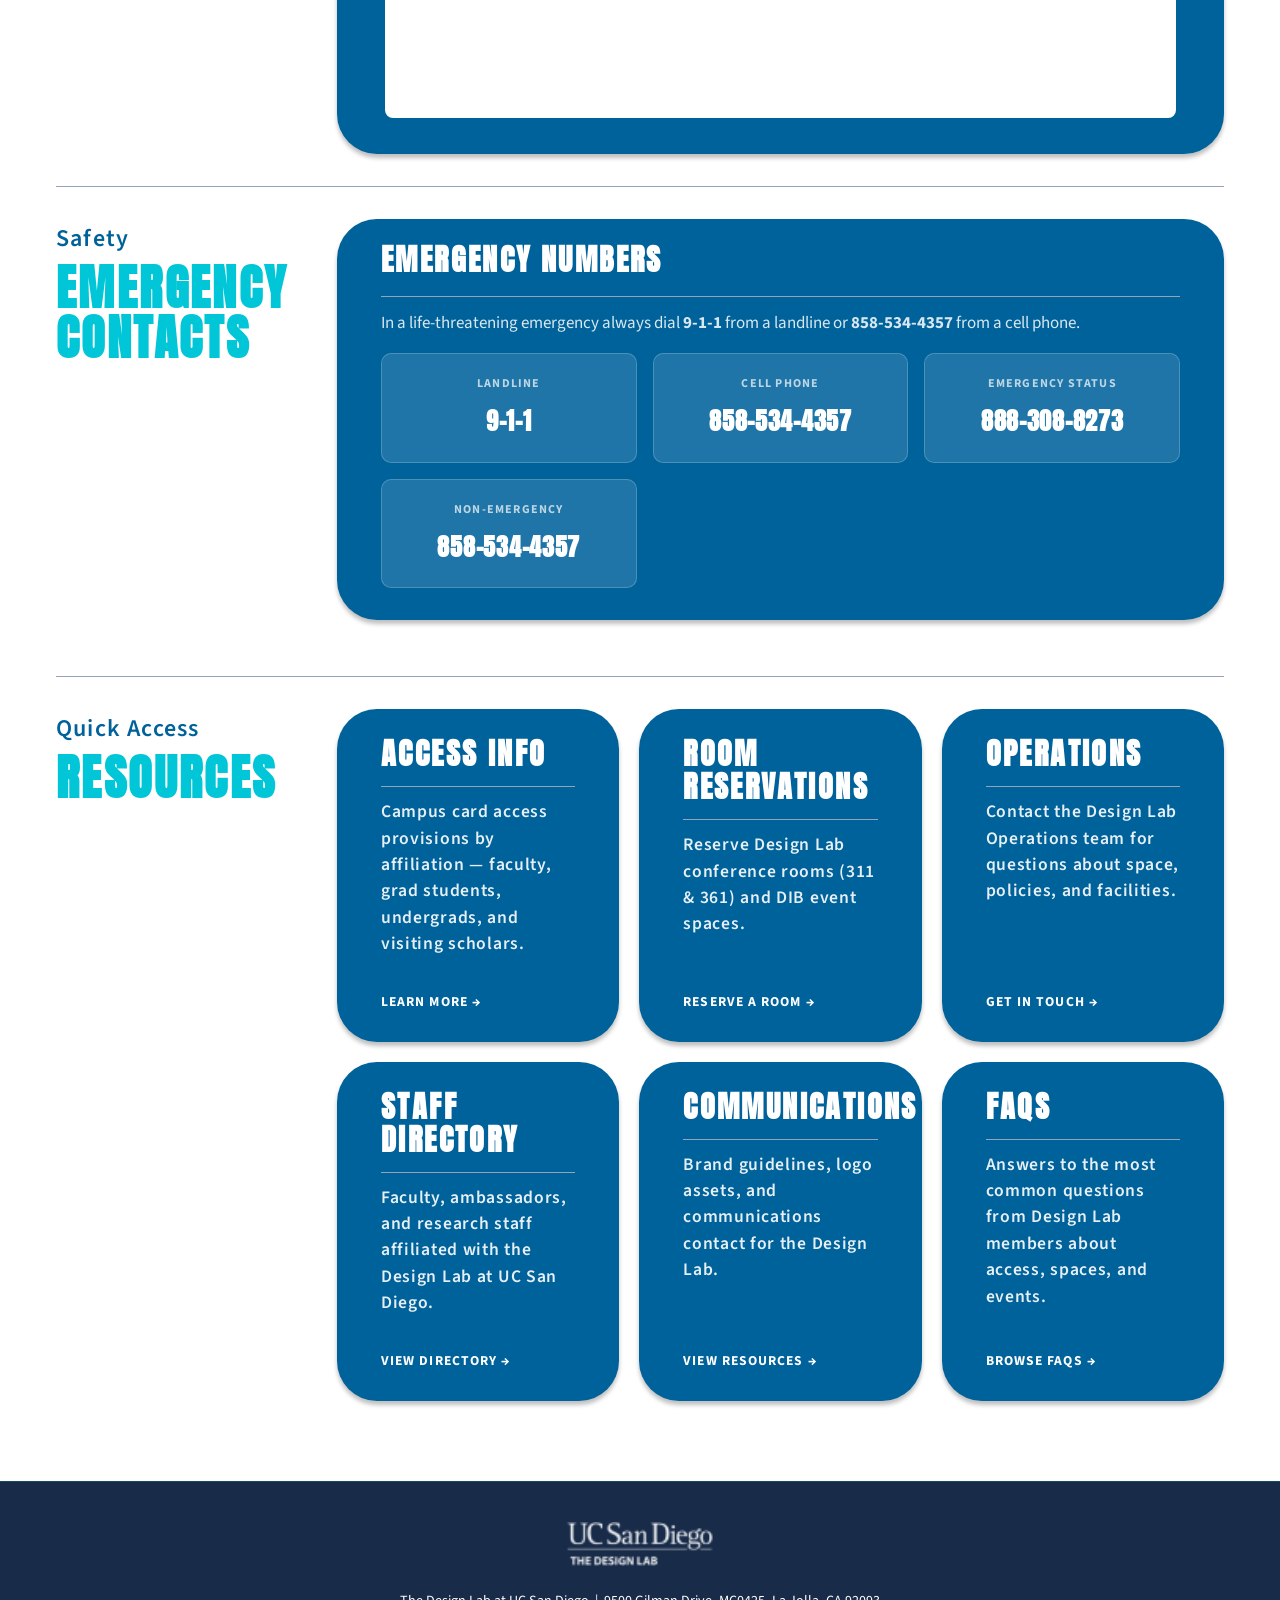
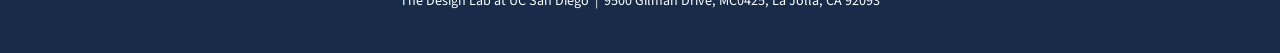
==== commit 2185ef1e: "Apply Builder.io card styles sitewide — blue rounded cards, section headers - InfoCard: bg #00629B, " ====
--- a/index.html
+++ b/index.html
@@ -47,60 +47,62 @@
   </header>
 
   <!-- ── Main Content ── -->
-  <main class="main-content wide">
+  <main style="padding: 5rem 3.5rem 5rem; background: #fff; max-width: 1440px; margin: 0 auto; box-sizing: border-box;">
 
     <!-- Building Hours -->
-    <section style="margin-bottom: 2.5rem;">
-      <p class="section-label">Building Information</p>
-      <h2 style="margin-bottom: 1.5rem;">Building Hours</h2>
-
-      <div class="two-col">
-        <div class="info-block">
-          <h3 class="accent-blue">Design Lab</h3>
-          <table class="hours-table">
-            <tr><td>Monday – Friday</td><td>9:00 am – 5:00 pm</td></tr>
-            <tr><td>Saturday – Sunday</td><td class="closed">Closed</td></tr>
-          </table>
-          <p class="hours-note">Closed on all UC San Diego University Holidays.</p>
-        </div>
-
-        <div class="info-block">
-          <h3 class="accent-cyan">Design &amp; Innovation Building (DIB)</h3>
-          <table class="hours-table">
-            <tr><td>Monday – Friday</td><td>8:00 am – 11:00 pm</td></tr>
-            <tr><td>Saturday – Sunday</td><td>Keycard access required</td></tr>
-          </table>
-          <p class="hours-note">Closed on all UC San Diego University Holidays.</p>
+    <section style="margin-bottom: 2rem;">
+      <div style="display: flex; gap: 1.5rem; align-items: flex-start; flex-wrap: wrap;">
+        <!-- Section Header -->
+        <div style="width: 22%; min-width: 200px; flex-shrink: 0;">
+          <span class="section-label">Building Information</span>
+          <h2 class="section-title">Building Hours</h2>
+        </div>
+        <!-- The Design Lab Card -->
+        <div style="flex: 1; min-width: 260px;">
+          <div class="info-block">
+            <h3>The Design Lab</h3>
+            <hr class="card-divider" />
+            <table class="hours-table" style="margin-bottom: 0.5rem;">
+              <tr><td>Monday – Friday</td><td>9:00 am – 5:00 pm</td></tr>
+              <tr><td>Saturday – Sunday</td><td class="closed">Closed</td></tr>
+            </table>
+            <p style="font-size: 0.9rem; margin-top: 0.75rem; color: rgba(255,255,255,0.75); font-style: italic;">Closed on all UC San Diego University Holidays.</p>
+          </div>
+        </div>
+        <!-- DIB Card -->
+        <div style="flex: 1; min-width: 260px;">
+          <div class="info-block">
+            <h3>DIB</h3>
+            <hr class="card-divider" />
+            <table class="hours-table" style="margin-bottom: 0.5rem;">
+              <tr><td>Monday – Friday</td><td>8:00 am – 11:00 pm</td></tr>
+              <tr><td>Saturday – Sunday</td><td>Keycard access required</td></tr>
+            </table>
+            <p style="font-size: 0.9rem; margin-top: 0.75rem; color: rgba(255,255,255,0.75); font-style: italic;">Closed on all UC San Diego University Holidays.</p>
+          </div>
         </div>
       </div>
     </section>
 
     <hr class="section-divider" />
 
-    <!-- Recurring Events -->
-    <section style="margin-bottom: 2.5rem;">
-      <p class="section-label">Events &amp; Calendars</p>
-      <h2 style="margin-bottom: 0.5rem;">Recurring Events</h2>
-      <p style="color: var(--text-light); margin-bottom: 1.25rem;">Design Lab members are encouraged to subscribe to Lab calendars to stay informed on events and programming.</p>
-
-      <div class="info-block">
-        <h3 class="accent-yellow" style="margin-bottom: 1rem;">Lab Event Series</h3>
-        <ul class="calendar-list">
-          <li>
-            <span class="cal-dot" style="background: var(--ucsd-blue);"></span>
-            <span><strong>Design @ Large</strong> — Public lecture series featuring design leaders and innovators</span>
-          </li>
-          <li>
-            <span class="cal-dot" style="background: var(--cyan);"></span>
-            <span><strong>Research Meeting</strong> — Regular internal research presentations and updates</span>
-          </li>
-          <li>
-            <span class="cal-dot" style="background: var(--magenta);"></span>
-            <span><strong>Open Gov</strong> — Open governance sessions for the Design Lab community</span>
-          </li>
-        </ul>
-        <div style="margin-top: 1.25rem;">
-          <a href="#" class="btn btn-outline" style="font-size: 0.88rem;">Subscribe to Lab Calendars</a>
+    <!-- Calendar & Recurring Events -->
+    <section style="margin-bottom: 2rem;">
+      <div style="display: flex; gap: 1.5rem; align-items: flex-start; flex-wrap: wrap;">
+        <!-- Section Header -->
+        <div style="width: 22%; min-width: 200px; flex-shrink: 0; padding-top: 1rem;">
+          <span class="section-label">Calendar &amp; Events</span>
+          <h2 class="section-title">Reoccurring Events</h2>
+        </div>
+        <!-- Calendar Widget -->
+        <div style="flex: 1; min-width: 300px;">
+          <div class="calendar-widget">
+            <h3>Calendar</h3>
+            <hr class="card-divider" />
+            <div class="calendar-embed">
+              <!-- Embed your Google Calendar iframe here -->
+            </div>
+          </div>
         </div>
       </div>
     </section>
@@ -108,85 +110,91 @@
     <hr class="section-divider" />
 
     <!-- Emergency Contacts -->
-    <section style="margin-bottom: 2.5rem;">
-      <p class="section-label">Safety</p>
-      <h2 style="margin-bottom: 0.5rem;">Emergency Contacts</h2>
-      <div class="notice notice-red" style="margin: 1rem 0 1.25rem;">
-        In case of a life-threatening emergency, always dial 9-1-1 from a landline or 858-534-4357 from a cell phone.
-      </div>
-
-      <div class="emergency-grid">
-        <div class="emergency-item">
-          <div class="label">Landline</div>
-          <div class="number">9-1-1</div>
-        </div>
-        <div class="emergency-item">
-          <div class="label">Cell Phone</div>
-          <div class="number">858-534-4357</div>
-        </div>
-        <div class="emergency-item">
-          <div class="label">Emergency Status</div>
-          <div class="number">888-308-8273</div>
-        </div>
-        <div class="emergency-item">
-          <div class="label">Campus Non-Emergency</div>
-          <div class="number">858-534-4357</div>
+    <section style="margin-bottom: 2rem;">
+      <div style="display: flex; gap: 1.5rem; align-items: flex-start; flex-wrap: wrap;">
+        <div style="width: 22%; min-width: 200px; flex-shrink: 0;">
+          <span class="section-label">Safety</span>
+          <h2 class="section-title">Emergency Contacts</h2>
+        </div>
+        <div style="flex: 1; min-width: 300px;">
+          <div class="info-block">
+            <h3>Emergency Numbers</h3>
+            <hr class="card-divider" />
+            <p style="color: rgba(255,255,255,0.85); margin-bottom: 1rem;">In a life-threatening emergency always dial <strong>9-1-1</strong> from a landline or <strong>858-534-4357</strong> from a cell phone.</p>
+            <div class="emergency-grid" style="margin-top: 0;">
+              <div class="emergency-item" style="background: rgba(255,255,255,0.12); border: 1px solid rgba(255,255,255,0.2);">
+                <div class="label" style="color: rgba(255,255,255,0.7);">Landline</div>
+                <div class="number" style="color: #fff;">9-1-1</div>
+              </div>
+              <div class="emergency-item" style="background: rgba(255,255,255,0.12); border: 1px solid rgba(255,255,255,0.2);">
+                <div class="label" style="color: rgba(255,255,255,0.7);">Cell Phone</div>
+                <div class="number" style="color: #fff;">858-534-4357</div>
+              </div>
+              <div class="emergency-item" style="background: rgba(255,255,255,0.12); border: 1px solid rgba(255,255,255,0.2);">
+                <div class="label" style="color: rgba(255,255,255,0.7);">Emergency Status</div>
+                <div class="number" style="color: #fff;">888-308-8273</div>
+              </div>
+              <div class="emergency-item" style="background: rgba(255,255,255,0.12); border: 1px solid rgba(255,255,255,0.2);">
+                <div class="label" style="color: rgba(255,255,255,0.7);">Non-Emergency</div>
+                <div class="number" style="color: #fff;">858-534-4357</div>
+              </div>
+            </div>
+          </div>
         </div>
       </div>
     </section>
 
     <hr class="section-divider" />
 
-    <!-- Quick Links -->
+    <!-- Quick Links / Resources -->
     <section>
-      <p class="section-label">Quick Access</p>
-      <h2 style="margin-bottom: 1.5rem;">Resources</h2>
-      <div class="card-grid">
-        <a href="resources/access-information.html" class="card" style="text-decoration: none; color: inherit;">
-          <h3>Access Information</h3>
-          <p>Campus card access provisions by affiliation type — faculty, grad students, undergrads, and visiting scholars.</p>
-          <span class="card-link">Learn More →</span>
-        </a>
-        <a href="resources/room-reservations.html" class="card" style="text-decoration: none; color: inherit;">
-          <h3>Room Reservations</h3>
-          <p>Reserve Design Lab conference rooms (311 &amp; 361) and DIB event spaces and meeting rooms.</p>
-          <span class="card-link">Reserve a Room →</span>
-        </a>
-        <a href="resources/operations.html" class="card" style="text-decoration: none; color: inherit;">
-          <h3>Operations</h3>
-          <p>Contact the Design Lab Operations team for questions about space, policies, and facilities.</p>
-          <span class="card-link">Get in Touch →</span>
-        </a>
-        <a href="contact/staff-directory.html" class="card" style="text-decoration: none; color: inherit;">
-          <h3>Staff Directory</h3>
-          <p>Faculty, ambassadors, and research staff affiliated with the Design Lab at UC San Diego.</p>
-          <span class="card-link">View Directory →</span>
-        </a>
-        <a href="resources/communications.html" class="card" style="text-decoration: none; color: inherit;">
-          <h3>Communications</h3>
-          <p>Brand guidelines, logo assets, and communications contact for the Design Lab.</p>
-          <span class="card-link">View Resources →</span>
-        </a>
-        <a href="faq.html" class="card" style="text-decoration: none; color: inherit;">
-          <h3>FAQs</h3>
-          <p>Answers to the most common questions from Design Lab members about access, spaces, and events.</p>
-          <span class="card-link">Browse FAQs →</span>
-        </a>
-      </div>
-    </section>
-
-    <!-- Mailing Address -->
-    <div style="margin-top: 3rem; padding: 1.5rem 2rem; background: var(--white); border-radius: 8px; border: 1px solid var(--border); display: flex; align-items: flex-start; gap: 1.5rem; flex-wrap: wrap;">
-      <div>
-        <p class="section-label" style="margin-bottom: 0.25rem;">Mailing Address</p>
-        <p style="margin: 0; font-size: 1rem; line-height: 1.7;">
-          UCSD Design Lab<br />
-          Design &amp; Innovation Building<br />
-          9500 Gilman Drive, MC0425<br />
-          La Jolla, CA 92093
-        </p>
-      </div>
-    </div>
+      <div style="display: flex; gap: 1.5rem; align-items: flex-start; flex-wrap: wrap;">
+        <div style="width: 22%; min-width: 200px; flex-shrink: 0;">
+          <span class="section-label">Quick Access</span>
+          <h2 class="section-title">Resources</h2>
+        </div>
+        <div style="flex: 1; min-width: 300px;">
+          <div class="card-grid" style="margin-top: 0;">
+            <a href="resources/access-information.html" class="card" style="text-decoration: none;">
+              <h3>Access Info</h3>
+              <hr class="card-divider" />
+              <p>Campus card access provisions by affiliation — faculty, grad students, undergrads, and visiting scholars.</p>
+              <span class="card-link">Learn More →</span>
+            </a>
+            <a href="resources/room-reservations.html" class="card" style="text-decoration: none;">
+              <h3>Room Reservations</h3>
+              <hr class="card-divider" />
+              <p>Reserve Design Lab conference rooms (311 &amp; 361) and DIB event spaces.</p>
+              <span class="card-link">Reserve a Room →</span>
+            </a>
+            <a href="resources/operations.html" class="card" style="text-decoration: none;">
+              <h3>Operations</h3>
+              <hr class="card-divider" />
+              <p>Contact the Design Lab Operations team for questions about space, policies, and facilities.</p>
+              <span class="card-link">Get in Touch →</span>
+            </a>
+            <a href="contact/staff-directory.html" class="card" style="text-decoration: none;">
+              <h3>Staff Directory</h3>
+              <hr class="card-divider" />
+              <p>Faculty, ambassadors, and research staff affiliated with the Design Lab at UC San Diego.</p>
+              <span class="card-link">View Directory →</span>
+            </a>
+            <a href="resources/communications.html" class="card" style="text-decoration: none;">
+              <h3>Communications</h3>
+              <hr class="card-divider" />
+              <p>Brand guidelines, logo assets, and communications contact for the Design Lab.</p>
+              <span class="card-link">View Resources →</span>
+            </a>
+            <a href="faq.html" class="card" style="text-decoration: none;">
+              <h3>FAQs</h3>
+              <hr class="card-divider" />
+              <p>Answers to the most common questions from Design Lab members about access, spaces, and events.</p>
+              <span class="card-link">Browse FAQs →</span>
+            </a>
+          </div>
+        </div>
+      </div>
+    </section>
 
   </main>
 
--- a/assets/css/styles.css
+++ b/assets/css/styles.css
@@ -352,22 +352,33 @@
 /* ── Section Headers ───────────────────────────── */
 .section-label {
   font-family: var(--body-font);
-  font-size: 0.75rem;
-  font-weight: 700;
-  letter-spacing: 0.14em;
-  text-transform: uppercase;
+  font-size: 1.5rem;
+  font-weight: 600;
+  letter-spacing: 0.05em;
+  color: var(--ucsd-blue);
+  margin-bottom: 0.25rem;
+  display: block;
+  text-transform: none;
+}
+
+.section-title {
+  font-family: var(--display-font);
+  font-size: clamp(2rem, 4vw, 3rem);
+  font-weight: 800;
   color: var(--cyan);
-  margin-bottom: 0.4rem;
-  display: block;
+  text-transform: uppercase;
+  letter-spacing: 2.4px;
+  margin: 0 0 0.5rem;
+  line-height: 1.05;
 }
 
 .section-divider {
   border: none;
-  border-top: 1px solid var(--border);
-  margin: 2.5rem 0;
-}
-
-/* ── Cards ─────────────────────────────────────── */
+  border-top: 1px solid #94a3b8;
+  margin: 2rem 0;
+}
+
+/* ── Cards (quick-links grid) ──────────────────── */
 .card-grid {
   display: grid;
   grid-template-columns: repeat(auto-fill, minmax(270px, 1fr));
@@ -376,34 +387,49 @@
 }
 
 .card {
-  background: var(--bg-card);
-  border-radius: 12px;
-  border: 1px solid var(--border);
-  padding: 1.75rem 1.5rem;
-  transition: box-shadow 0.2s, transform 0.15s, border-color 0.2s;
+  background: var(--ucsd-blue);
+  border-radius: 40px;
+  box-shadow: 0 4px 4px rgba(0,0,0,0.25);
+  padding: 1.75rem 2.75rem;
+  transition: box-shadow 0.2s, transform 0.15s;
   display: flex;
   flex-direction: column;
   cursor: pointer;
+  color: #fff;
 }
 
 .card:hover {
-  box-shadow: 0 8px 28px rgba(0,0,0,0.4);
+  box-shadow: 0 8px 28px rgba(0,0,0,0.3);
   transform: translateY(-3px);
-  border-color: rgba(0,198,215,0.4);
   text-decoration: none;
 }
 
 .card h3 {
+  font-family: var(--display-font);
+  font-size: 1.875rem;
+  font-weight: 800;
+  letter-spacing: 0.08em;
+  text-transform: uppercase;
+  color: #fff;
+  margin-bottom: 0;
+}
+
+.card .card-divider {
+  width: 100%;
+  height: 1px;
+  background: #94a3b8;
+  margin: 1rem 0 0.75rem;
+  border: none;
+  display: block;
+}
+
+.card p {
   font-size: 1.1rem;
-  margin-bottom: 0.6rem;
-  color: var(--white);
-}
-
-.card p {
-  font-size: 0.93rem;
-  color: var(--text-light);
+  font-weight: 600;
+  letter-spacing: 0.04em;
+  color: rgba(255,255,255,0.9);
   flex: 1;
-  line-height: 1.55;
+  line-height: 1.5;
 }
 
 .card-link {
@@ -411,40 +437,93 @@
   align-items: center;
   gap: 0.3rem;
   margin-top: 1.1rem;
-  font-size: 0.8rem;
+  font-size: 0.85rem;
   font-weight: 700;
-  color: var(--cyan);
+  color: #fff;
   text-transform: uppercase;
   letter-spacing: 0.08em;
   font-family: var(--body-font);
 }
 
-/* ── Info Blocks ───────────────────────────────── */
+/* ── Calendar Widget ───────────────────────────── */
+.calendar-widget {
+  background: var(--ucsd-blue);
+  border-radius: 40px;
+  box-shadow: 0 4px 4px rgba(0,0,0,0.25);
+  padding: 1.25rem 3rem 2.25rem;
+  color: #fff;
+}
+
+.calendar-widget h3 {
+  font-family: var(--display-font);
+  font-size: 1.875rem;
+  font-weight: 800;
+  letter-spacing: 0.08em;
+  text-transform: uppercase;
+  color: #fff;
+  margin-bottom: 0;
+  text-align: left;
+}
+
+.calendar-widget .card-divider {
+  width: 100%;
+  height: 1px;
+  background: #94a3b8;
+  margin: 1.25rem 0 1rem;
+  border: none;
+  display: block;
+}
+
+.calendar-widget .calendar-embed {
+  width: 100%;
+  height: 363px;
+  background: #fff;
+  border-radius: 8px;
+}
+
+/* ── Info Blocks / Cards ───────────────────────── */
 .info-block {
-  background: var(--bg-card);
-  border-radius: 12px;
-  border: 1px solid var(--border);
-  padding: 1.75rem 2rem;
+  background: var(--ucsd-blue);
+  border-radius: 40px;
+  box-shadow: 0 4px 4px rgba(0,0,0,0.25);
+  padding: 1.5rem 2.75rem 2rem;
   margin-bottom: 1.5rem;
+  color: #fff;
 }
 
 .info-block h3 {
-  margin-bottom: 0.75rem;
-  padding-bottom: 0.5rem;
-  border-bottom: 2px solid rgba(255,255,255,0.1);
-  font-size: 1.3rem;
-}
-
-.info-block h3.accent-cyan  { border-bottom-color: var(--cyan); }
-.info-block h3.accent-blue  { border-bottom-color: var(--ucsd-blue); }
-.info-block h3.accent-yellow{ border-bottom-color: var(--yellow); }
-.info-block h3.accent-magenta{ border-bottom-color: var(--magenta); }
+  font-family: var(--display-font);
+  font-size: 1.875rem;
+  font-weight: 800;
+  letter-spacing: 0.08em;
+  text-transform: uppercase;
+  color: #fff;
+  margin-bottom: 0;
+  padding-bottom: 0;
+  border-bottom: none;
+}
+
+.info-block .card-divider {
+  width: 100%;
+  height: 1px;
+  background: #94a3b8;
+  margin: 1.25rem 0 0.75rem;
+  border: none;
+  display: block;
+}
 
 .info-block p,
-.info-block li { color: rgba(255,255,255,0.75); }
-
-.info-block a { color: var(--cyan); }
-.info-block a:hover { color: var(--white); }
+.info-block li { color: rgba(255,255,255,0.9); }
+
+.info-block a { color: #fff; text-decoration: underline; }
+.info-block a:hover { color: rgba(255,255,255,0.8); }
+
+/* Keep accent modifiers for inner border colors on h3 — no longer needed
+   but kept for backwards compat on resource pages */
+.info-block h3.accent-cyan,
+.info-block h3.accent-blue,
+.info-block h3.accent-yellow,
+.info-block h3.accent-magenta { border-bottom: none; }
 
 /* ── Two-column Layout ─────────────────────────── */
 .two-col {
@@ -466,18 +545,21 @@
 
 .hours-table td {
   padding: 0.6rem 0.25rem;
-  border-bottom: 1px solid rgba(255,255,255,0.08);
-  color: rgba(255,255,255,0.8);
+  border-bottom: 1px solid rgba(255,255,255,0.2);
+  color: rgba(255,255,255,0.9);
+  font-size: 1.1rem;
+  font-weight: 600;
+  letter-spacing: 0.03em;
 }
 
 .hours-table td:first-child {
   font-weight: 700;
-  color: var(--white);
+  color: #fff;
   width: 55%;
 }
 
 .hours-table td.closed {
-  color: #ff6b6b;
+  color: #fca5a5;
   font-weight: 700;
 }
 
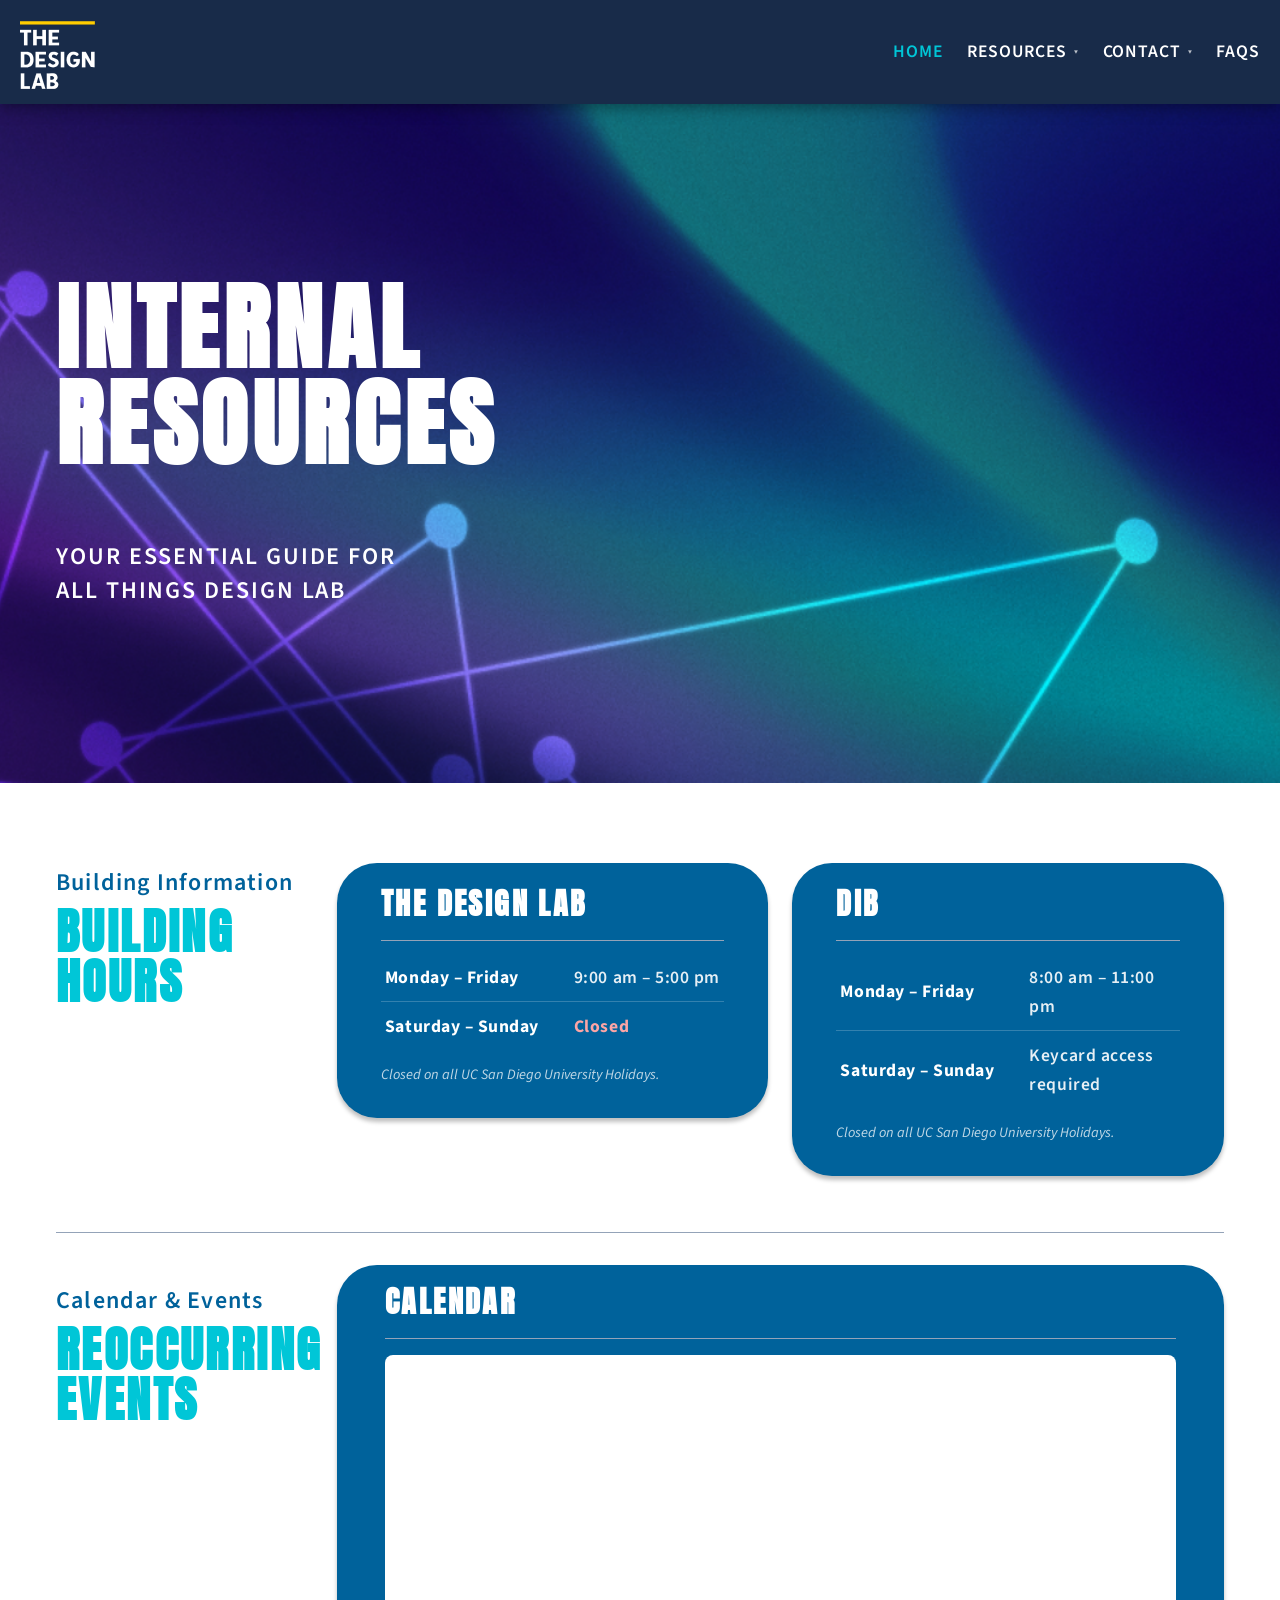
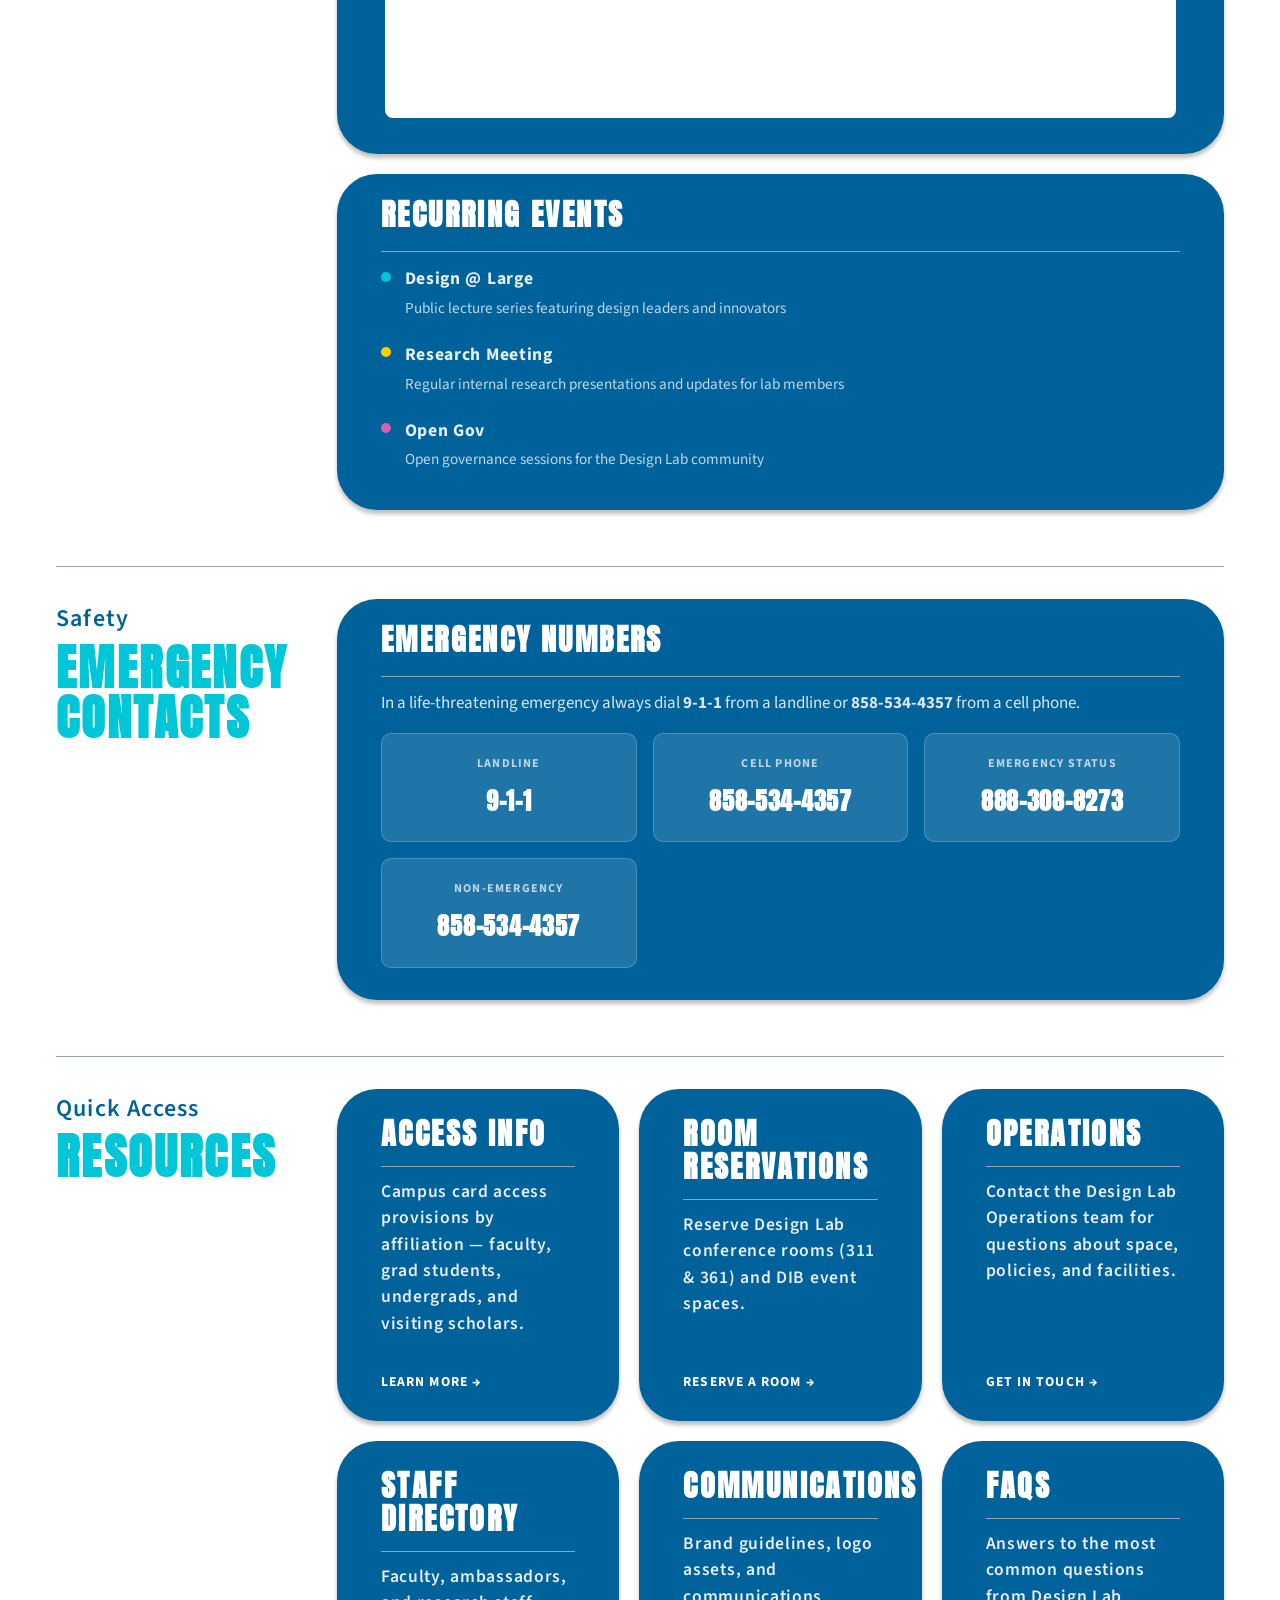
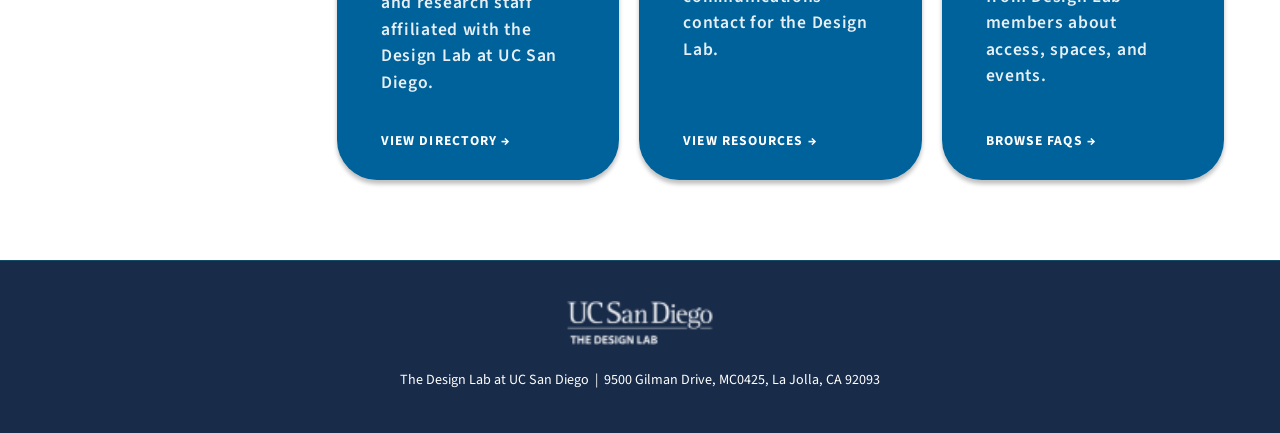
==== commit f1e63a24: "Add Google Calendar embed and Recurring Events card to homepage - Calendar iframe wired up — replace" ====
--- a/index.html
+++ b/index.html
@@ -94,14 +94,53 @@
           <span class="section-label">Calendar &amp; Events</span>
           <h2 class="section-title">Reoccurring Events</h2>
         </div>
-        <!-- Calendar Widget -->
-        <div style="flex: 1; min-width: 300px;">
+        <!-- Calendar Widget + Recurring Events -->
+        <div style="flex: 1; min-width: 300px; display: flex; flex-direction: column; gap: 1.25rem;">
+          <!-- Calendar embed card -->
           <div class="calendar-widget">
             <h3>Calendar</h3>
             <hr class="card-divider" />
             <div class="calendar-embed">
-              <!-- Embed your Google Calendar iframe here -->
+              <!-- Replace the src below with your Google Calendar embed URL:
+                   Google Calendar → Settings → [your calendar] → Integrate → "Embed code"
+                   Copy just the src="..." value and paste it below -->
+              <iframe
+                src="https://calendar.google.com/calendar/embed?src=REPLACE_WITH_YOUR_CALENDAR_ID%40group.calendar.google.com&ctz=America%2FLos_Angeles&showTitle=0&showNav=1&showDate=1&showPrint=0&showTabs=0&showCalendars=0&mode=MONTH"
+                style="width:100%;height:363px;border:0;border-radius:8px;"
+                frameborder="0"
+                scrolling="no"
+                title="Design Lab Calendar">
+              </iframe>
             </div>
+          </div>
+
+          <!-- Recurring events card -->
+          <div class="info-block">
+            <h3>Recurring Events</h3>
+            <hr class="card-divider" />
+            <ul style="list-style: none; padding: 0; margin: 0; display: flex; flex-direction: column; gap: 0.85rem;">
+              <li style="display: flex; align-items: flex-start; gap: 0.85rem;">
+                <span style="width: 10px; height: 10px; border-radius: 50%; background: var(--cyan); flex-shrink: 0; margin-top: 0.45rem;"></span>
+                <div>
+                  <strong style="font-size: 1.1rem; letter-spacing: 0.04em;">Design @ Large</strong>
+                  <p style="margin: 0.15rem 0 0; font-size: 0.95rem; color: rgba(255,255,255,0.75);">Public lecture series featuring design leaders and innovators</p>
+                </div>
+              </li>
+              <li style="display: flex; align-items: flex-start; gap: 0.85rem;">
+                <span style="width: 10px; height: 10px; border-radius: 50%; background: var(--yellow); flex-shrink: 0; margin-top: 0.45rem;"></span>
+                <div>
+                  <strong style="font-size: 1.1rem; letter-spacing: 0.04em;">Research Meeting</strong>
+                  <p style="margin: 0.15rem 0 0; font-size: 0.95rem; color: rgba(255,255,255,0.75);">Regular internal research presentations and updates for lab members</p>
+                </div>
+              </li>
+              <li style="display: flex; align-items: flex-start; gap: 0.85rem;">
+                <span style="width: 10px; height: 10px; border-radius: 50%; background: var(--magenta); flex-shrink: 0; margin-top: 0.45rem;"></span>
+                <div>
+                  <strong style="font-size: 1.1rem; letter-spacing: 0.04em;">Open Gov</strong>
+                  <p style="margin: 0.15rem 0 0; font-size: 0.95rem; color: rgba(255,255,255,0.75);">Open governance sessions for the Design Lab community</p>
+                </div>
+              </li>
+            </ul>
           </div>
         </div>
       </div>
